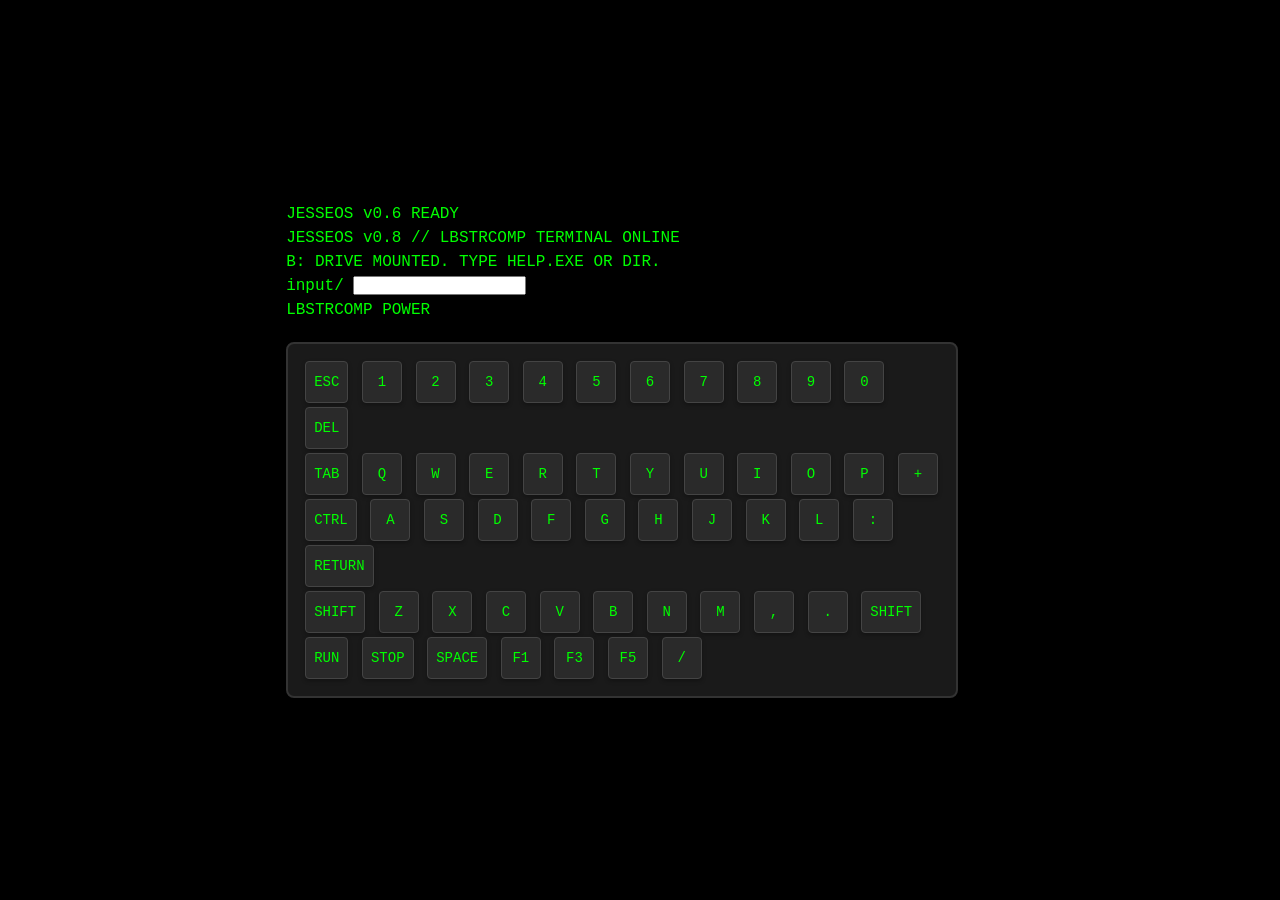
==== index.html @ 14a48146 "Update index.html Restore LBSTRCOMP visual baseline HTML" ====
<!doctype html>
<html lang="en">
<head>
  <meta charset="utf-8">
  <meta name="viewport" content="width=device-width, initial-scale=1, viewport-fit=cover">
  <meta name="theme-color" content="#180508">
  <meta name="description" content="JesseOS — a local, offline-first dream terminal.">
  <title>JesseOS v0.6 — LBSTRCOMP</title>
  <link rel="stylesheet" href="style.css">
</head>
<body>
  <main class="room" aria-label="JesseOS LBSTRCOMP workstation">
    <div class="wall-glow" aria-hidden="true"></div>

    <section class="desk">
      <section class="monitor" aria-label="LBSTRCOMP monitor">
        <div class="monitor-vent" aria-hidden="true">
          <span></span><span></span><span></span><span></span><span></span>
        </div>

        <div class="screen-bezel">
          <div class="screen-glass">
            <main class="terminal-shell" aria-label="JesseOS terminal">
              <header class="terminal-header">
                <span>JESSEOS v0.6</span>
                <span id="status" aria-live="polite">BOOTING...</span>
              </header>

              <section
                id="transcript"
                class="transcript"
                aria-live="polite"
                aria-label="Terminal output"
              ></section>

              <form id="input-form" class="input-row" autocomplete="off">
                <label class="prompt" for="input">input/</label>
                <input
                  id="input"
                  name="input"
                  type="text"
                  inputmode="text"
                  enterkeyhint="send"
                  autocomplete="off"
                  autocapitalize="sentences"
                  spellcheck="true"
                  aria-label="Message JesseOS"
                >
              </form>
            </main>
          </div>
        </div>

        <footer class="monitor-lower-bezel">
          <span class="brand">LBSTRCOMP</span>

          <span class="power-cluster" aria-label="Power on">
            <span class="power-led" aria-hidden="true"></span>
            <span class="power-label">POWER</span>
          </span>
        </footer>

        <div class="monitor-foot" aria-hidden="true"></div>
      </section>

      <section class="keyboard" aria-label="LBSTRCOMP touch keyboard">
        <div class="key-row key-row-numbers">
          <button class="key key-red key-action" type="button" data-key="escape" aria-label="Escape">ESC</button>
          <button class="key" type="button" data-key="1">1</button>
          <button class="key" type="button" data-key="2">2</button>
          <button class="key" type="button" data-key="3">3</button>
          <button class="key" type="button" data-key="4">4</button>
          <button class="key" type="button" data-key="5">5</button>
          <button class="key" type="button" data-key="6">6</button>
          <button class="key" type="button" data-key="7">7</button>
          <button class="key" type="button" data-key="8">8</button>
          <button class="key" type="button" data-key="9">9</button>
          <button class="key" type="button" data-key="0">0</button>
          <button class="key key-delete key-action" type="button" data-key="backspace" aria-label="Delete one character">DEL</button>
        </div>

        <div class="key-row key-row-letters">
          <button class="key key-tab key-action" type="button" data-key="tab">TAB</button>
          <button class="key" type="button" data-key="q">Q</button>
          <button class="key" type="button" data-key="w">W</button>
          <button class="key" type="button" data-key="e">E</button>
          <button class="key" type="button" data-key="r">R</button>
          <button class="key" type="button" data-key="t">T</button>
          <button class="key" type="button" data-key="y">Y</button>
          <button class="key" type="button" data-key="u">U</button>
          <button class="key" type="button" data-key="i">I</button>
          <button class="key" type="button" data-key="o">O</button>
          <button class="key" type="button" data-key="p">P</button>
          <button class="key" type="button" data-key="+">+</button>
        </div>

        <div class="key-row key-row-letters">
          <button class="key key-ctrl key-action" type="button" data-key="control">CTRL</button>
          <button class="key" type="button" data-key="a">A</button>
          <button class="key" type="button" data-key="s">S</button>
          <button class="key" type="button" data-key="d">D</button>
          <button class="key" type="button" data-key="f">F</button>
          <button class="key" type="button" data-key="g">G</button>
          <button class="key" type="button" data-key="h">H</button>
          <button class="key" type="button" data-key="j">J</button>
          <button class="key" type="button" data-key="k">K</button>
          <button class="key" type="button" data-key="l">L</button>
          <button class="key" type="button" data-key=":">:</button>
          <button class="key key-return key-action" type="button" data-key="enter">RETURN</button>
        </div>

        <div class="key-row key-row-letters">
          <button class="key key-shift key-action" type="button" data-key="shift" aria-label="Shift">SHIFT</button>
          <button class="key" type="button" data-key="z">Z</button>
          <button class="key" type="button" data-key="x">X</button>
          <button class="key" type="button" data-key="c">C</button>
          <button class="key" type="button" data-key="v">V</button>
          <button class="key" type="button" data-key="b">B</button>
          <button class="key" type="button" data-key="n">N</button>
          <button class="key" type="button" data-key="m">M</button>
          <button class="key" type="button" data-key=",">,</button>
          <button class="key" type="button" data-key=".">.</button>
          <button class="key key-shift key-action" type="button" data-key="shift" aria-label="Shift">SHIFT</button>
        </div>

        <div class="key-row key-row-bottom">
          <button class="key key-red key-small key-action" type="button" data-key="run">RUN</button>
          <button class="key key-red key-small key-action" type="button" data-key="stop">STOP</button>
          <button class="key key-space key-action" type="button" data-key="space">SPACE</button>
          <button class="key key-small key-action" type="button" data-key="f1">F1</button>
          <button class="key key-small key-action" type="button" data-key="f3">F3</button>
          <button class="key key-small key-action" type="button" data-key="f5">F5</button>
          <button class="key key-small key-action" type="button" data-key="/">/</button>
        </div>
      </section>
    </section>
  </main>

  <script src="app.js"></script>
</body>
</html>
---- style.css ----
* {
    margin: 0;
    padding: 0;
    box-sizing: border-box;
}

body {
    background-color: #000;
    color: #00ff00;
    font-family: 'Courier New', Courier, monospace;
    font-size: 16px;
    line-height: 1.5;
    overflow: hidden;
    height: 100vh;
    display: flex;
    justify-content: center;
    align-items: center;
}

.crt-overlay {
    position: fixed;
    top: 0;
    left: 0;
    width: 100%;
    height: 100%;
    background: radial-gradient(ellipse at center, rgba(0, 0, 0, 0) 0%, rgba(0, 0, 0, 0.3) 100%);
    pointer-events: none;
    z-index: 1000;
}

.scanlines {
    position: fixed;
    top: 0;
    left: 0;
    width: 100%;
    height: 100%;
    background: repeating-linear-gradient(
        0deg,
        rgba(0, 0, 0, 0.15),
        rgba(0, 0, 0, 0.15) 1px,
        transparent 1px,
        transparent 2px
    );
    pointer-events: none;
    z-index: 999;
}

.terminal-container {
    width: 95%;
    max-width: 900px;
    height: 70vh;
    background-color: #0a0a0a;
    border: 2px solid #333;
    border-radius: 8px;
    padding: 20px;
    overflow: hidden;
    position: relative;
    box-shadow: 0 0 20px rgba(0, 255, 0, 0.1);
}

.terminal {
    height: 100%;
    overflow-y: auto;
    scrollbar-width: thin;
    scrollbar-color: #00ff00 #0a0a0a;
}

.terminal::-webkit-scrollbar {
    width: 8px;
}

.terminal::-webkit-scrollbar-track {
    background: #0a0a0a;
}

.terminal::-webkit-scrollbar-thumb {
    background-color: #00ff00;
    border-radius: 4px;
}

#output {
    white-space: pre-wrap;
    word-wrap: break-word;
    margin-bottom: 10px;
}

.input-line {
    display: flex;
    align-items: center;
    min-height: 1.5em;
}

#prompt {
    color: #00ff00;
    font-weight: bold;
    white-space: pre;
    margin-right: 4px;
}

#input-display {
    color: #00ff00;
    white-space: pre;
}

.cursor {
    display: inline-block;
    color: #00ff00;
    animation: blink 1s step-end infinite;
    margin-left: 0;
    font-weight: bold;
}

@keyframes blink {
    0%, 100% { opacity: 1; }
    50% { opacity: 0; }
}

#command-input {
    position: absolute;
    opacity: 0;
    top: 0;
    left: 0;
    width: 1px;
    height: 1px;
}

.keyboard {
    width: 95%;
    max-width: 900px;
    margin-top: 20px;
    background-color: #1a1a1a;
    border: 2px solid #333;
    border-radius: 8px;
    padding: 15px;
    box-shadow: 0 4px 15px rgba(0, 0, 0, 0.5);
}

.keyboard-row {
    display: flex;
    justify-content: center;
    margin-bottom: 8px;
}

.keyboard-row:last-child {
    margin-bottom: 0;
}

.key {
    background-color: #2a2a2a;
    color: #00ff00;
    border: 1px solid #444;
    border-radius: 4px;
    padding: 12px 8px;
    margin: 2px;
    min-width: 40px;
    text-align: center;
    cursor: pointer;
    font-family: 'Courier New', Courier, monospace;
    font-size: 14px;
    transition: all 0.1s ease;
    user-select: none;
    box-shadow: 0 2px 4px rgba(0, 0, 0, 0.3);
}

.key:active, .key.active {
    background-color: #00ff00;
    color: #000;
    transform: translateY(2px);
    box-shadow: 0 0 10px rgba(0, 255, 0, 0.5);
}

.special-key {
    min-width: 60px;
    font-size: 12px;
}

.space-key {
    min-width: 200px;
}

@media (max-width: 768px) {
    body {
        font-size: 14px;
        flex-direction: column;
        align-items: center;
        justify-content: flex-start;
        padding-top: 20px;
    }

    .terminal-container {
        width: 98%;
        height: 50vh;
        margin-bottom: 10px;
    }

    .keyboard {
        width: 98%;
        padding: 10px;
    }

    .key {
        padding: 10px 6px;
        min-width: 32px;
        font-size: 12px;
    }

    .special-key {
        min-width: 50px;
    }

    .space-key {
        min-width: 150px;
    }
}

@media (max-width: 480px) {
    body {
        font-size: 12px;
    }

    .key {
        padding: 8px 4px;
        min-width: 28px;
        font-size: 11px;
    }

    .special-key {
        min-width: 45px;
    }

    .space-key {
        min-width: 120px;
    }
}
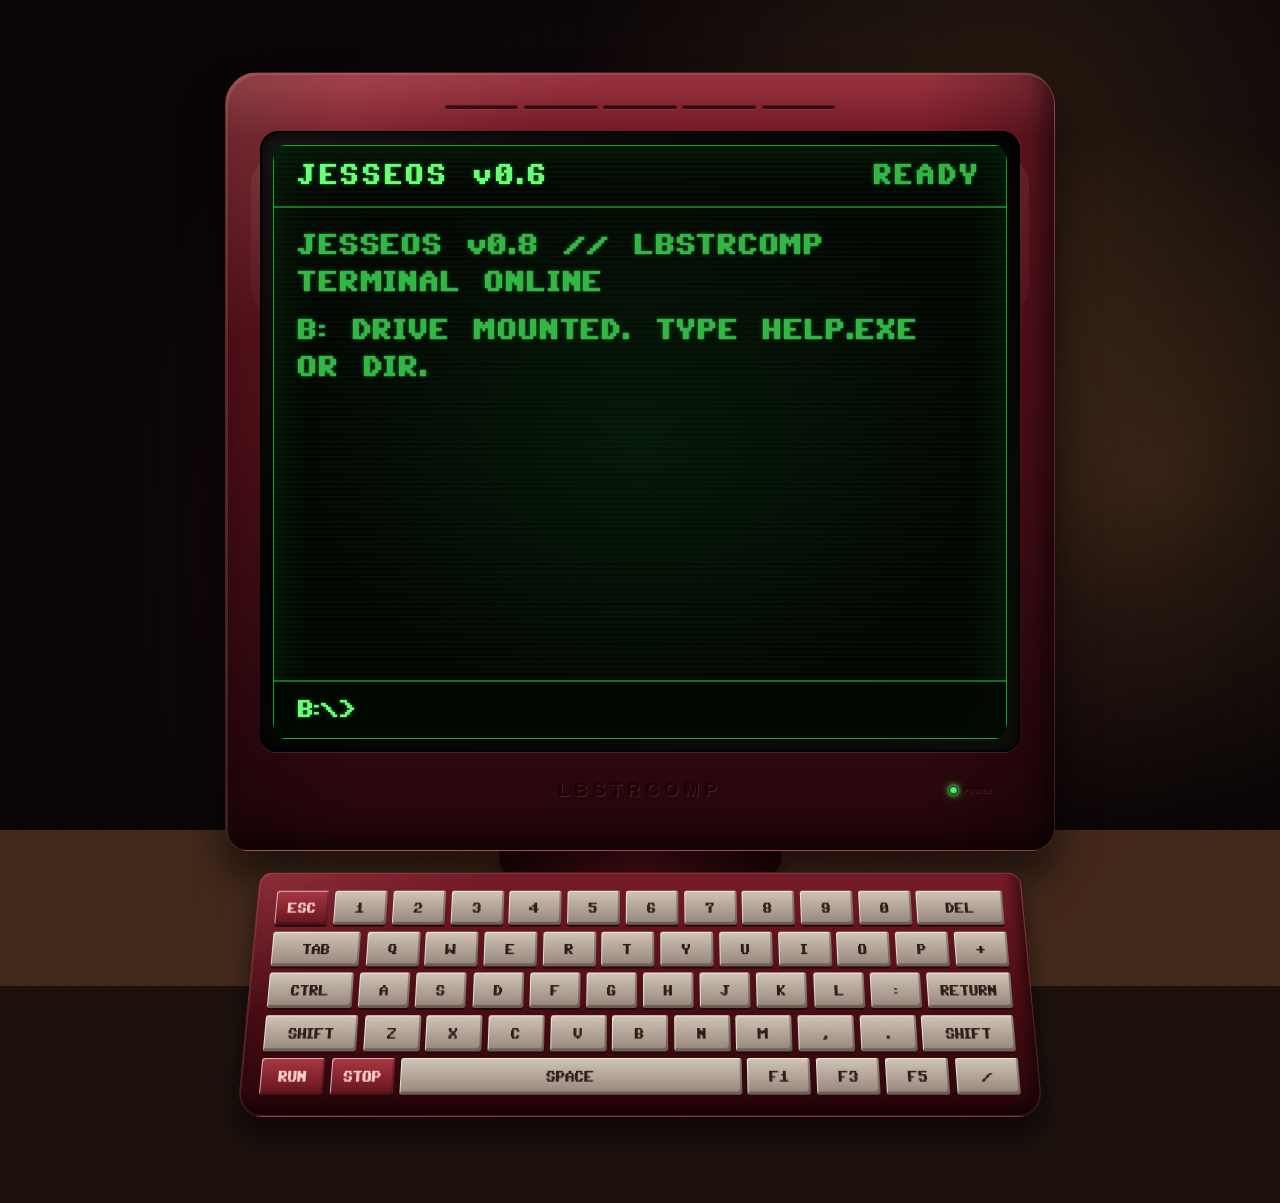
==== commit cfa0fcfb: "Update index.html Fix directory prompts and F3 command recall" ====
--- a/index.html
+++ b/index.html
@@ -34,7 +34,7 @@
               ></section>
 
               <form id="input-form" class="input-row" autocomplete="off">
-                <label class="prompt" for="input">input/</label>
+                <span class="prompt">B:\></span>
                 <input
                   id="input"
                   name="input"
--- a/style.css
+++ b/style.css
@@ -1,234 +1,777 @@
+:root {
+  color-scheme: dark;
+
+  --wall: #090506;
+  --wall-deep: #030202;
+  --desk-front: #1b100c;
+  --desk-top: #43291b;
+
+  --case-dark: #21050a;
+  --case-red: #57101a;
+  --case-mid: #711825;
+  --case-lit: #9a3440;
+
+  --glass: #020a03;
+  --bg: #020702;
+
+  --ink: #68ff77;
+  --ink-soft: #adffb0;
+  --ink-dim: #32b744;
+  --line: #24df3e;
+
+  --glow: rgba(65, 255, 89, 0.52);
+  --glow-core: rgba(118, 255, 133, 0.72);
+  --glow-halo: rgba(40, 255, 75, 0.20);
+
+  --safe-bottom: env(safe-area-inset-bottom, 0px);
+}
+
+@font-face {
+  font-family: "JesseOS C64";
+  src: url("C64_Pro-STYLE.woff2") format("woff2");
+  font-display: swap;
+}
+
 * {
-    margin: 0;
-    padding: 0;
-    box-sizing: border-box;
-}
-
+  box-sizing: border-box;
+}
+
+html,
 body {
-    background-color: #000;
-    color: #00ff00;
-    font-family: 'Courier New', Courier, monospace;
-    font-size: 16px;
-    line-height: 1.5;
-    overflow: hidden;
-    height: 100vh;
-    display: flex;
-    justify-content: center;
-    align-items: center;
-}
-
-.crt-overlay {
-    position: fixed;
-    top: 0;
-    left: 0;
+  width: 100%;
+  min-height: 100%;
+  margin: 0;
+}
+
+body {
+  overflow-x: hidden;
+  color: var(--ink);
+  background: var(--wall-deep);
+  font-family: "JesseOS C64", monospace;
+  text-shadow:
+    0 0 2px var(--glow-core),
+    0 0 7px var(--glow-halo);
+}
+
+button,
+input {
+  font-family: inherit;
+}
+
+.room {
+  position: relative;
+  min-height: 100svh;
+  overflow: hidden;
+  display: flex;
+  align-items: center;
+  justify-content: center;
+  padding: max(1rem, env(safe-area-inset-top, 0px)) 0 0;
+  background:
+    radial-gradient(ellipse at 78% 13%, rgba(255, 169, 89, 0.13), transparent 31%),
+    radial-gradient(ellipse at 52% 45%, rgba(91, 21, 29, 0.28), transparent 62%),
+    linear-gradient(180deg, var(--wall) 0 69%, var(--desk-top) 69% 82%, var(--desk-front) 82%);
+}
+
+.room::before {
+  content: "";
+  position: absolute;
+  z-index: 0;
+  inset: 0;
+  pointer-events: none;
+  opacity: 0.35;
+  background:
+    repeating-linear-gradient(
+      90deg,
+      rgba(255, 255, 255, 0.018) 0,
+      rgba(255, 255, 255, 0.018) 1px,
+      transparent 1px,
+      transparent 5px
+    );
+}
+
+.wall-glow {
+  position: absolute;
+  z-index: 0;
+  top: 8%;
+  right: -20%;
+  width: min(75vw, 760px);
+  aspect-ratio: 1;
+  border-radius: 50%;
+  pointer-events: none;
+  background: radial-gradient(circle, rgba(255, 173, 89, 0.15), transparent 67%);
+  filter: blur(10px);
+}
+
+.desk {
+  position: relative;
+  z-index: 1;
+  width: min(96vw, 930px);
+  display: flex;
+  flex-direction: column;
+  align-items: center;
+  gap: clamp(0.8rem, 2vw, 1.35rem);
+  padding: clamp(0.6rem, 2vw, 1.5rem) 0 clamp(1.2rem, 5vw, 3rem);
+}
+
+.monitor {
+  position: relative;
+  width: min(94vw, 830px);
+  padding: clamp(1.2rem, 3vw, 2rem) clamp(0.8rem, 3vw, 2.1rem) clamp(1rem, 2.6vw, 1.7rem);
+  border: 1px solid rgba(255, 180, 177, 0.15);
+  border-radius: 33px 33px 23px 23px;
+  background:
+    linear-gradient(145deg, rgba(255, 178, 166, 0.18), transparent 20%),
+    linear-gradient(90deg, rgba(0, 0, 0, 0.23), transparent 15% 84%, rgba(0, 0, 0, 0.28)),
+    linear-gradient(180deg, var(--case-lit) 0%, var(--case-mid) 8%, var(--case-red) 48%, var(--case-dark) 100%);
+  box-shadow:
+    inset 2px 2px 0 rgba(255, 220, 210, 0.13),
+    inset -10px -12px 20px rgba(0, 0, 0, 0.45),
+    0 28px 40px rgba(0, 0, 0, 0.56);
+}
+
+.monitor::before {
+  content: "";
+  position: absolute;
+  z-index: 0;
+  top: 11%;
+  right: 3%;
+  left: 3%;
+  height: 32%;
+  border-radius: 26px 26px 50% 50%;
+  pointer-events: none;
+  background: linear-gradient(180deg, rgba(255, 231, 224, 0.07), transparent);
+}
+
+.monitor-vent {
+  position: relative;
+  z-index: 1;
+  display: flex;
+  justify-content: center;
+  gap: 0.35rem;
+  height: 0.62rem;
+  margin-bottom: clamp(0.6rem, 1.5vw, 1rem);
+}
+
+.monitor-vent span {
+  width: clamp(1.8rem, 7vw, 4.6rem);
+  height: 0.25rem;
+  border-radius: 99px;
+  background: rgba(24, 2, 5, 0.75);
+  box-shadow:
+    inset 0 1px rgba(255, 120, 121, 0.12),
+    0 1px rgba(255, 187, 172, 0.1);
+}
+
+.screen-bezel {
+  position: relative;
+  z-index: 1;
+  padding: clamp(0.48rem, 1.2vw, 0.85rem);
+  border-radius: 19px 19px 16px 16px;
+  background: linear-gradient(145deg, #1a1716, #020302 40%, #10110f);
+  box-shadow:
+    inset 0 0 0 2px #010101,
+    inset 0 0 20px rgba(0, 0, 0, 0.92),
+    0 1px 1px rgba(255, 198, 187, 0.15);
+}
+
+.screen-glass {
+  position: relative;
+  overflow: hidden;
+  min-height: clamp(480px, 67svh, 690px);
+  border-radius: 12px / 18px;
+  background: var(--glass);
+  box-shadow:
+    inset 0 0 35px rgba(0, 0, 0, 0.9),
+    inset 0 0 25px rgba(71, 255, 103, 0.11);
+}
+
+.screen-glass::before {
+  content: "";
+  position: absolute;
+  z-index: 20;
+  inset: 0;
+  pointer-events: none;
+  opacity: 0.17;
+  background:
+    linear-gradient(
+      120deg,
+      rgba(255, 255, 255, 0.07),
+      transparent 16%,
+      transparent 69%,
+      rgba(255, 255, 255, 0.025)
+    );
+}
+
+.terminal-shell {
+  position: absolute;
+  inset: 0;
+  display: flex;
+  flex-direction: column;
+  min-height: 0;
+  overflow: hidden;
+  border: 1px solid rgba(36, 223, 62, 0.72);
+  background:
+    radial-gradient(ellipse at center, rgba(14, 74, 20, 0.25), transparent 66%),
+    repeating-linear-gradient(
+      to bottom,
+      rgba(255, 255, 255, 0.025) 0,
+      rgba(255, 255, 255, 0.025) 1px,
+      transparent 2px,
+      transparent 5px
+    ),
+    var(--bg);
+  box-shadow:
+    inset 0 0 48px rgba(0, 255, 60, 0.12),
+    0 0 20px rgba(0, 255, 60, 0.19);
+}
+
+.terminal-shell::after {
+  content: "";
+  position: absolute;
+  z-index: 10;
+  inset: 0;
+  pointer-events: none;
+  opacity: 0;
+  background:
+    repeating-linear-gradient(
+      to bottom,
+      rgba(126, 255, 139, 0.045) 0,
+      rgba(126, 255, 139, 0.045) 1px,
+      transparent 2px,
+      transparent 4px
+    );
+  animation: crt-modulation 23s infinite;
+}
+
+.terminal-header {
+  flex: 0 0 auto;
+  display: flex;
+  justify-content: space-between;
+  gap: 0.7rem;
+  min-width: 0;
+  padding: clamp(0.8rem, 2.6vw, 1.2rem) clamp(0.8rem, 3vw, 1.5rem);
+  border-bottom: 2px solid rgba(36, 223, 62, 0.48);
+  color: var(--ink);
+  font-size: clamp(0.8rem, 3.5vw, 1.35rem);
+  letter-spacing: 0.12em;
+}
+
+#status {
+  flex: 0 0 auto;
+  color: var(--ink-dim);
+}
+
+#transcript,
+.transcript {
+  flex: 1 1 0;
+  min-width: 0;
+  min-height: 0;
+  overflow-x: hidden;
+  overflow-y: auto;
+  -webkit-overflow-scrolling: touch;
+  overscroll-behavior-y: contain;
+  touch-action: pan-y;
+  padding: clamp(0.9rem, 3vw, 1.25rem) clamp(0.85rem, 3vw, 1.5rem) clamp(1.25rem, 3vw, 2rem);
+  scrollbar-color: var(--ink-dim) var(--bg);
+  color: var(--ink);
+  font-size: clamp(1.04rem, 4.5vw, 1.42rem);
+  line-height: 1.62;
+  letter-spacing: 0.035em;
+  white-space: pre-wrap;
+  overflow-wrap: anywhere;
+  word-break: break-word;
+  text-shadow:
+    0 0 2px var(--glow-core),
+    0 0 7px var(--glow-halo);
+}
+
+#transcript > * {
+  max-width: 100%;
+}
+
+.system-line {
+  color: var(--ink-dim);
+  margin-bottom: 0.75rem;
+}
+
+.user-line {
+  color: var(--ink-soft);
+  margin-top: 1rem;
+}
+
+.response-line {
+  color: var(--ink);
+  margin-top: 0.45rem;
+}
+
+.input-row {
+  flex: 0 0 auto;
+  display: flex;
+  align-items: center;
+  min-width: 0;
+  min-height: 3.45rem;
+  padding: 0.85rem clamp(0.85rem, 3vw, 1.5rem) calc(0.85rem + var(--safe-bottom));
+  border-top: 2px solid rgba(36, 223, 62, 0.48);
+  background: rgba(0, 9, 2, 0.98);
+  font-size: clamp(0.9rem, 3.8vw, 1.18rem);
+}
+
+.prompt {
+  flex: 0 0 auto;
+  margin-right: 0.5rem;
+  color: var(--ink);
+  white-space: nowrap;
+}
+
+#input {
+  flex: 1 1 auto;
+  min-width: 0;
+  border: 0;
+  outline: 0;
+  background: transparent;
+  color: #c9ffcb;
+  caret-color: var(--ink);
+  font: inherit;
+  line-height: 1.4;
+  text-shadow:
+    0 0 2px var(--glow-core),
+    0 0 7px var(--glow-halo);
+}
+
+#input:disabled {
+  opacity: 0.6;
+}
+
+.monitor-lower-bezel {
+  position: relative;
+  z-index: 1;
+  display: flex;
+  align-items: center;
+  justify-content: center;
+  min-height: clamp(2.8rem, 8vw, 4.4rem);
+  padding: 0.55rem 4.8rem 0.15rem;
+  color: rgba(25, 3, 7, 0.94);
+  text-shadow:
+    1px 1px 0 rgba(238, 111, 117, 0.22),
+    -1px -1px 0 rgba(0, 0, 0, 0.34);
+}
+
+.brand {
+  font-family: Arial, sans-serif;
+  font-size: clamp(0.75rem, 2.5vw, 1.16rem);
+  font-weight: 800;
+  letter-spacing: 0.28em;
+}
+
+.power-cluster {
+  position: absolute;
+  right: clamp(0.8rem, 2.6vw, 1.8rem);
+  display: flex;
+  align-items: center;
+  gap: 0.35rem;
+}
+
+.power-led {
+  width: 0.58rem;
+  height: 0.58rem;
+  border: 1px solid rgba(0, 0, 0, 0.8);
+  border-radius: 50%;
+  background: #50ed65;
+  box-shadow:
+    0 0 4px #74ff83,
+    0 0 10px rgba(63, 255, 83, 0.82),
+    inset 0 -1px 1px rgba(0, 74, 9, 0.65);
+}
+
+.power-label {
+  font-family: Arial, sans-serif;
+  font-size: 0.42rem;
+  font-weight: 800;
+  letter-spacing: 0.08em;
+}
+
+.monitor-foot {
+  position: absolute;
+  z-index: -1;
+  bottom: -1.7rem;
+  left: 50%;
+  width: 34%;
+  height: 2.2rem;
+  transform: translateX(-50%);
+  border-radius: 0 0 1.2rem 1.2rem;
+  background: linear-gradient(90deg, var(--case-dark), var(--case-red), var(--case-dark));
+  box-shadow: 0 15px 14px rgba(0, 0, 0, 0.35);
+}
+
+.keyboard {
+  width: min(88vw, 760px);
+  padding: clamp(0.6rem, 2vw, 1.15rem);
+  border: 1px solid rgba(244, 151, 153, 0.16);
+  border-radius: 14px 14px 24px 24px;
+  background:
+    linear-gradient(150deg, rgba(255, 151, 156, 0.15), transparent 21%),
+    linear-gradient(180deg, #761b27, #4a0c14 57%, #260509);
+  box-shadow:
+    inset 1px 1px rgba(255, 170, 170, 0.14),
+    inset -6px -8px 12px rgba(0, 0, 0, 0.48),
+    0 18px 25px rgba(0, 0, 0, 0.52);
+  transform: perspective(780px) rotateX(11deg);
+  transform-origin: top center;
+}
+
+.key-row {
+  display: flex;
+  width: 100%;
+  gap: clamp(0.18rem, 0.6vw, 0.38rem);
+  margin-bottom: clamp(0.2rem, 0.6vw, 0.38rem);
+}
+
+.key-row:last-child {
+  margin-bottom: 0;
+}
+
+.key {
+  flex: 1 1 0;
+  min-width: 0;
+  min-height: clamp(1.2rem, 4.1vw, 2.15rem);
+  display: grid;
+  place-items: center;
+  padding: 0.08rem;
+  border: 0;
+  border-radius: 3px;
+  color: #2d1b18;
+  background: linear-gradient(180deg, #d1c5b7, #938479);
+  box-shadow:
+    inset 1px 1px rgba(255, 255, 255, 0.64),
+    inset -2px -3px rgba(38, 21, 17, 0.35),
+    0 2px 0 #20070b;
+  font-family: "JesseOS C64", monospace;
+  font-size: clamp(0.38rem, 1.55vw, 0.7rem);
+  line-height: 1;
+  text-shadow: none;
+  touch-action: manipulation;
+  -webkit-tap-highlight-color: transparent;
+  cursor: pointer;
+}
+
+.key-red {
+  color: #ffcfca;
+  background: linear-gradient(180deg, #aa3842, #65131d);
+}
+
+.key {
+  transition:
+    transform 55ms linear,
+    filter 55ms linear,
+    box-shadow 55ms linear;
+  will-change: transform;
+}
+
+.key:active,
+.key.is-active,
+.key.is-pressed {
+  transform: translateY(3px);
+  box-shadow:
+    inset 1px 2px rgba(26, 11, 8, 0.6),
+    inset 0 0 6px rgba(18, 4, 5, 0.34),
+    0 0 0 #20070b;
+  filter: brightness(0.8) saturate(1.08);
+}
+
+
+.key-delete,
+.key-tab,
+.key-ctrl,
+.key-shift,
+.key-return {
+  flex-grow: 1.7;
+}
+
+.key-space {
+  flex-grow: 5.6;
+}
+
+.key-small {
+  flex-grow: 1;
+}
+
+.weather-status {
+  color: var(--ink-dim);
+  margin-top: 0.55rem;
+  white-space: pre-wrap;
+}
+
+.weather-card {
+  display: grid;
+  grid-template-columns: minmax(0, 1fr) clamp(5.5rem, 21vw, 9rem);
+  align-items: center;
+  gap: clamp(0.6rem, 2vw, 1.2rem);
+  margin-top: 0.85rem;
+  padding: 0.9rem 0;
+  border-top: 1px solid rgba(104, 255, 119, 0.34);
+  border-bottom: 1px solid rgba(104, 255, 119, 0.22);
+  color: var(--ink);
+}
+
+.weather-copy {
+  min-width: 0;
+}
+
+.weather-location {
+  color: var(--ink-soft);
+  font-size: 0.95em;
+  line-height: 1.3;
+  letter-spacing: 0.07em;
+  overflow-wrap: anywhere;
+}
+
+.weather-time {
+  margin-top: 0.25rem;
+  color: var(--ink-dim);
+  font-size: 0.76em;
+  letter-spacing: 0.06em;
+}
+
+.weather-headline {
+  margin-top: 0.65rem;
+  color: var(--ink);
+  font-size: 1.08em;
+  line-height: 1.35;
+  letter-spacing: 0.04em;
+}
+
+.weather-data {
+  display: grid;
+  gap: 0.28rem;
+  margin-top: 0.65rem;
+  color: var(--ink-dim);
+  font-size: 0.76em;
+  line-height: 1.35;
+  letter-spacing: 0.045em;
+}
+
+.weather-data span:last-child {
+  margin-top: 0.22rem;
+  color: rgba(104, 255, 119, 0.72);
+  font-size: 0.9em;
+}
+
+.weather-icon {
+  justify-self: end;
+  width: 100%;
+  color: #82ff8d;
+  filter:
+    drop-shadow(0 0 1px rgba(218, 255, 218, 0.98))
+    drop-shadow(0 0 3px rgba(119, 255, 132, 0.96))
+    drop-shadow(0 0 8px rgba(68, 255, 90, 0.82))
+    drop-shadow(0 0 16px rgba(38, 255, 73, 0.52))
+    drop-shadow(0 0 29px rgba(32, 255, 68, 0.26));
+}
+
+.weather-icon svg {
+  display: block;
+  width: 100%;
+  height: auto;
+  overflow: visible;
+  fill: none;
+  stroke: currentColor;
+  stroke-width: 2.65;
+  stroke-linecap: round;
+  stroke-linejoin: round;
+  opacity: 0.97;
+}
+.weather-icon::before {
+  content: "";
+  position: absolute;
+  z-index: -1;
+  top: 50%;
+  left: 50%;
+  width: 78%;
+  aspect-ratio: 1;
+  transform: translate(-50%, -50%);
+  border-radius: 50%;
+  pointer-events: none;
+  background: radial-gradient(
+    circle,
+    rgba(99, 255, 112, 0.18) 0%,
+    rgba(45, 255, 74, 0.09) 36%,
+    transparent 72%
+  );
+  filter: blur(10px);
+}
+
+.weather-icon {
+  position: relative;
+  isolation: isolate;
+}
+
+
+@media (max-width: 420px) {
+  .weather-card {
+    grid-template-columns: minmax(0, 1fr) 5.1rem;
+    gap: 0.55rem;
+    padding: 0.75rem 0;
+  }
+
+  .weather-data {
+    font-size: 0.71em;
+  }
+}
+.news-status {
+  margin-top: 0.55rem;
+  color: var(--ink-dim);
+  white-space: pre-wrap;
+}
+
+.news-card {
+  margin-top: 0.85rem;
+  padding: 0.85rem 0 0.75rem;
+  border-top: 1px solid rgba(104, 255, 119, 0.34);
+  border-bottom: 1px solid rgba(104, 255, 119, 0.22);
+  color: var(--ink);
+}
+
+.news-title {
+  margin-bottom: 0.75rem;
+  color: var(--ink-soft);
+  font-size: 0.92em;
+  letter-spacing: 0.075em;
+}
+
+.news-item {
+  padding: 0.55rem 0;
+  border-top: 1px solid rgba(104, 255, 119, 0.12);
+}
+
+.news-headline {
+  display: block;
+  color: var(--ink);
+  font: inherit;
+  line-height: 1.4;
+  letter-spacing: 0.02em;
+  text-decoration: none;
+  text-shadow:
+    0 0 2px var(--glow-core),
+    0 0 7px var(--glow-halo);
+}
+
+.news-headline:active {
+  color: #d7ffda;
+}
+
+.news-source {
+  margin-top: 0.26rem;
+  color: var(--ink-dim);
+  font-size: 0.72em;
+  letter-spacing: 0.05em;
+}
+
+.news-note {
+  margin-top: 0.72rem;
+  color: rgba(104, 255, 119, 0.72);
+  font-size: 0.71em;
+  letter-spacing: 0.05em;
+}
+
+@media (hover: hover) {
+  .news-headline:hover {
+    color: #d7ffda;
+    text-decoration: underline;
+    text-decoration-color: rgba(104, 255, 119, 0.62);
+    text-underline-offset: 0.18em;
+  }
+}
+
+@keyframes crt-modulation {
+  0%,
+  92%,
+  100% {
+    opacity: 0;
+    transform: translateY(0);
+  }
+
+  93% {
+    opacity: 0.1;
+    transform: translateY(-1px);
+  }
+
+  94% {
+    opacity: 0.035;
+    transform: translateY(1px);
+  }
+
+  95% {
+    opacity: 0.07;
+    transform: translateY(0);
+  }
+
+  96% {
+    opacity: 0;
+  }
+}
+
+@media (min-width: 760px) {
+  .room {
+    padding: 3rem 1.5rem;
+  }
+
+  .screen-glass {
+    min-height: min(66vh, 600px);
+  }
+}
+
+@media (max-width: 420px) {
+  .room {
+    align-items: flex-start;
+  }
+
+  .desk {
     width: 100%;
-    height: 100%;
-    background: radial-gradient(ellipse at center, rgba(0, 0, 0, 0) 0%, rgba(0, 0, 0, 0.3) 100%);
-    pointer-events: none;
-    z-index: 1000;
-}
-
-.scanlines {
-    position: fixed;
-    top: 0;
-    left: 0;
-    width: 100%;
-    height: 100%;
-    background: repeating-linear-gradient(
-        0deg,
-        rgba(0, 0, 0, 0.15),
-        rgba(0, 0, 0, 0.15) 1px,
-        transparent 1px,
-        transparent 2px
-    );
-    pointer-events: none;
-    z-index: 999;
-}
-
-.terminal-container {
-    width: 95%;
-    max-width: 900px;
-    height: 70vh;
-    background-color: #0a0a0a;
-    border: 2px solid #333;
-    border-radius: 8px;
-    padding: 20px;
-    overflow: hidden;
-    position: relative;
-    box-shadow: 0 0 20px rgba(0, 255, 0, 0.1);
-}
-
-.terminal {
-    height: 100%;
-    overflow-y: auto;
-    scrollbar-width: thin;
-    scrollbar-color: #00ff00 #0a0a0a;
-}
-
-.terminal::-webkit-scrollbar {
-    width: 8px;
-}
-
-.terminal::-webkit-scrollbar-track {
-    background: #0a0a0a;
-}
-
-.terminal::-webkit-scrollbar-thumb {
-    background-color: #00ff00;
-    border-radius: 4px;
-}
-
-#output {
-    white-space: pre-wrap;
-    word-wrap: break-word;
-    margin-bottom: 10px;
-}
-
-.input-line {
-    display: flex;
-    align-items: center;
-    min-height: 1.5em;
-}
-
-#prompt {
-    color: #00ff00;
-    font-weight: bold;
-    white-space: pre;
-    margin-right: 4px;
-}
-
-#input-display {
-    color: #00ff00;
-    white-space: pre;
-}
-
-.cursor {
-    display: inline-block;
-    color: #00ff00;
-    animation: blink 1s step-end infinite;
-    margin-left: 0;
-    font-weight: bold;
-}
-
-@keyframes blink {
-    0%, 100% { opacity: 1; }
-    50% { opacity: 0; }
-}
-
-#command-input {
-    position: absolute;
-    opacity: 0;
-    top: 0;
-    left: 0;
-    width: 1px;
-    height: 1px;
-}
-
-.keyboard {
-    width: 95%;
-    max-width: 900px;
-    margin-top: 20px;
-    background-color: #1a1a1a;
-    border: 2px solid #333;
-    border-radius: 8px;
-    padding: 15px;
-    box-shadow: 0 4px 15px rgba(0, 0, 0, 0.5);
-}
-
-.keyboard-row {
-    display: flex;
-    justify-content: center;
-    margin-bottom: 8px;
-}
-
-.keyboard-row:last-child {
-    margin-bottom: 0;
-}
-
-.key {
-    background-color: #2a2a2a;
-    color: #00ff00;
-    border: 1px solid #444;
-    border-radius: 4px;
-    padding: 12px 8px;
-    margin: 2px;
-    min-width: 40px;
-    text-align: center;
-    cursor: pointer;
-    font-family: 'Courier New', Courier, monospace;
-    font-size: 14px;
-    transition: all 0.1s ease;
-    user-select: none;
-    box-shadow: 0 2px 4px rgba(0, 0, 0, 0.3);
-}
-
-.key:active, .key.active {
-    background-color: #00ff00;
-    color: #000;
-    transform: translateY(2px);
-    box-shadow: 0 0 10px rgba(0, 255, 0, 0.5);
-}
-
-.special-key {
-    min-width: 60px;
-    font-size: 12px;
-}
-
-.space-key {
-    min-width: 200px;
-}
-
-@media (max-width: 768px) {
-    body {
-        font-size: 14px;
-        flex-direction: column;
-        align-items: center;
-        justify-content: flex-start;
-        padding-top: 20px;
-    }
-
-    .terminal-container {
-        width: 98%;
-        height: 50vh;
-        margin-bottom: 10px;
-    }
-
-    .keyboard {
-        width: 98%;
-        padding: 10px;
-    }
-
-    .key {
-        padding: 10px 6px;
-        min-width: 32px;
-        font-size: 12px;
-    }
-
-    .special-key {
-        min-width: 50px;
-    }
-
-    .space-key {
-        min-width: 150px;
-    }
-}
-
-@media (max-width: 480px) {
-    body {
-        font-size: 12px;
-    }
-
-    .key {
-        padding: 8px 4px;
-        min-width: 28px;
-        font-size: 11px;
-    }
-
-    .special-key {
-        min-width: 45px;
-    }
-
-    .space-key {
-        min-width: 120px;
-    }
+    gap: 0.55rem;
+    padding-top: 0.5rem;
+  }
+
+  .monitor {
+    width: 97vw;
+    padding-right: 0.48rem;
+    padding-left: 0.48rem;
+    border-radius: 22px 22px 17px 17px;
+  }
+
+  .screen-bezel {
+    padding: 0.35rem;
+  }
+
+  .screen-glass {
+    min-height: 68svh;
+  }
+
+  .keyboard {
+    width: 94vw;
+    padding: 0.48rem;
+  }
+
+  .key-row {
+    gap: 0.2rem;
+    margin-bottom: 0.2rem;
+  }
+
+  .key {
+    min-height: 2.05rem;
+    font-size: 0.6rem;
+  }
+
+  .brand {
+    letter-spacing: 0.19em;
+  }
+
+  .power-label {
+    display: none;
+  }
+}
+
+@media (prefers-reduced-motion: reduce) {
+  .terminal-shell::after {
+    animation: none;
+  }
 }
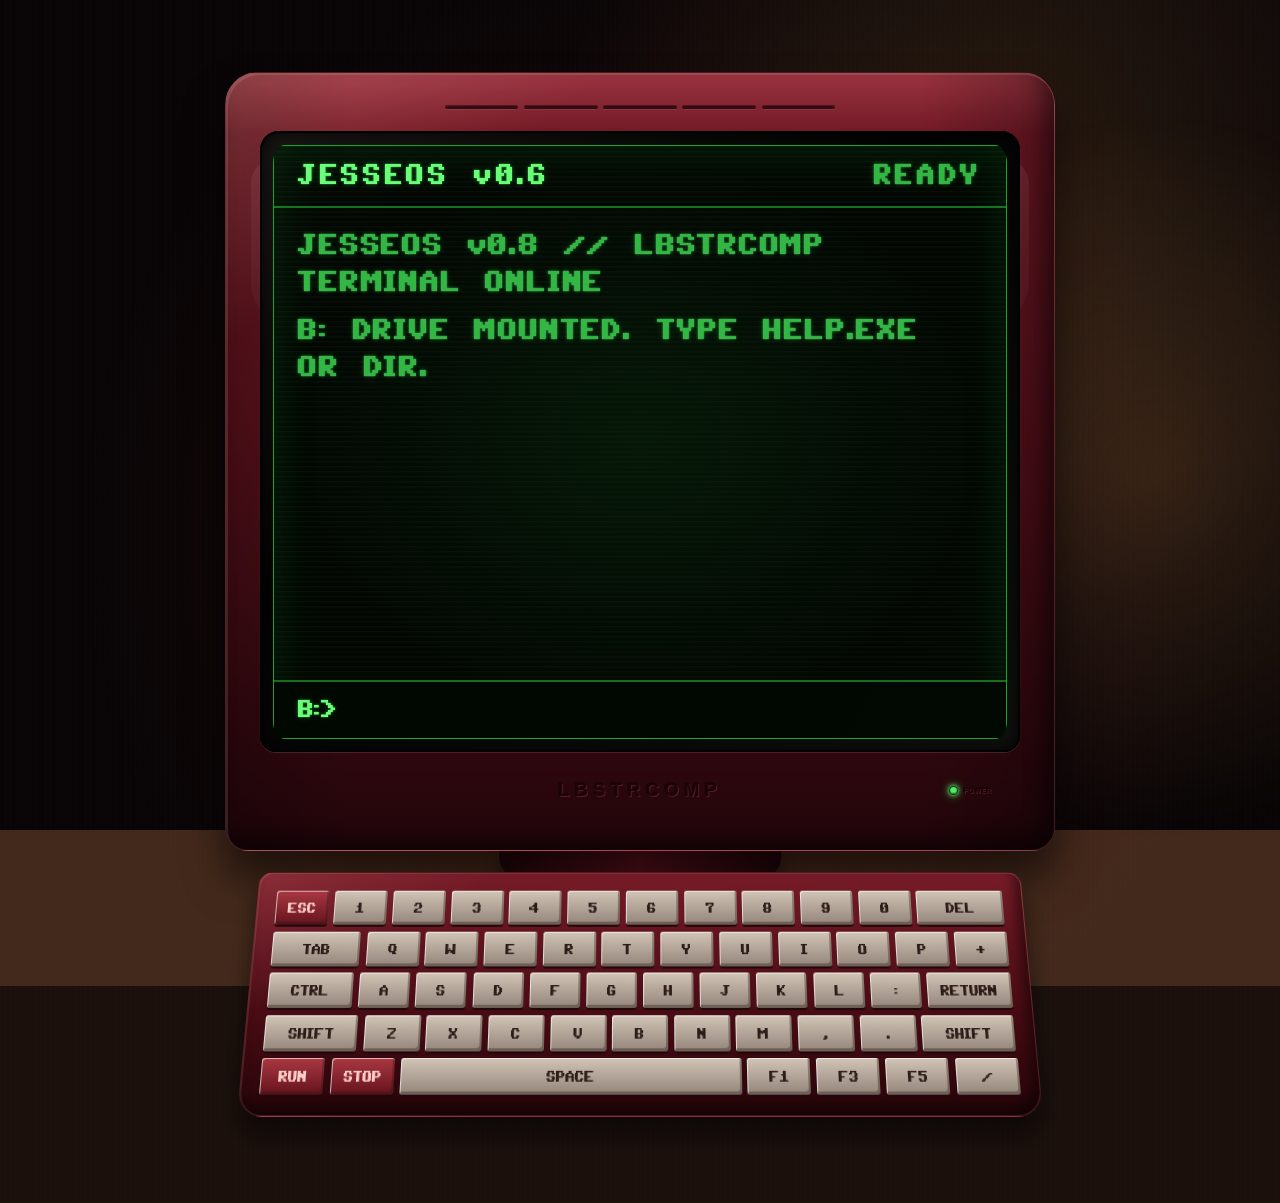
==== commit 221312a3: "Update index.html HTML for planetrunner in lbstrbox" ====
--- a/index.html
+++ b/index.html
@@ -34,7 +34,7 @@
               ></section>
 
               <form id="input-form" class="input-row" autocomplete="off">
-                <span class="prompt">B:\></span>
+                <span id="prompt" class="prompt">B:\&gt;</span>
                 <input
                   id="input"
                   name="input"
@@ -44,9 +44,17 @@
                   autocomplete="off"
                   autocapitalize="sentences"
                   spellcheck="true"
-                  aria-label="Message JesseOS"
+                  aria-label="JesseOS command input"
                 >
               </form>
+
+              <!-- Hidden during normal terminal use. PlanetRunner mounts here. -->
+              <section
+                id="planetrunner-mount"
+                class="planetrunner-mount"
+                hidden
+                aria-label="PlanetRunner game display"
+              ></section>
             </main>
           </div>
         </div>
@@ -136,6 +144,8 @@
     </section>
   </main>
 
+  <!-- PlanetRunner loads first so app.js can start it. -->
+  <script src="planetrunner.js"></script>
   <script src="app.js"></script>
 </body>
-</html>+</html>
--- a/style.css
+++ b/style.css
@@ -774,4 +774,123 @@
   .terminal-shell::after {
     animation: none;
   }
+  /* Main game display */
+#lbstrbox,
+.lbstrbox {
+  position: relative;
+  width: 100%;
+  height: 420px;
+  min-height: 420px;
+  max-height: 420px;
+  overflow: hidden;
+
+  box-sizing: border-box;
+  background: #000;
+  color: #00ff22;
+
+  font-family: "Courier New", Courier, monospace;
+  font-size: 14px;
+  line-height: 1.25;
+
+  white-space: normal;
+}
+
+/* Keep the title inside the screen */
+#lbstrbox h1,
+#lbstrbox h2,
+#lbstrbox .title,
+.lbstrbox h1,
+.lbstrbox h2,
+.lbstrbox .title {
+  max-width: 100%;
+  margin: 0;
+  padding: 12px 8px 8px;
+
+  box-sizing: border-box;
+  overflow: hidden;
+
+  font-size: clamp(16px, 5vw, 28px);
+  line-height: 1.1;
+  text-align: center;
+  white-space: nowrap;
+  text-overflow: clip;
+}
+
+/* Keep generated text from breaking the layout */
+#lbstrbox pre,
+#lbstrbox .ascii,
+#lbstrbox .screen-text,
+.lbstrbox pre,
+.lbstrbox .ascii,
+.lbstrbox .screen-text {
+  max-width: 100%;
+  box-sizing: border-box;
+  overflow: hidden;
+
+  white-space: pre-wrap;
+  overflow-wrap: anywhere;
+  word-break: break-word;
+}
+
+/* Keep the controls below the screen */
+.game-controls {
+  position: relative;
+  z-index: 5;
+
+  display: flex;
+  flex-wrap: wrap;
+  justify-content: center;
+  gap: 8px;
+
+  width: 100%;
+  padding: 10px;
+  box-sizing: border-box;
+
+  background: #000;
+}
+
+/* Responsive buttons */
+.game-controls button,
+button {
+  min-width: 92px;
+  min-height: 58px;
+  padding: 6px 10px;
+
+  box-sizing: border-box;
+  border: 2px solid #00ff22;
+  border-radius: 12px;
+
+  background: #000;
+  color: #00ff22;
+
+  font: inherit;
+  font-size: clamp(13px, 3.5vw, 20px);
+  line-height: 1.05;
+  white-space: normal;
+}
+
+/* Smaller phone screens */
+@media (max-width: 600px) {
+  #lbstrbox,
+  .lbstrbox {
+    height: 360px;
+    min-height: 360px;
+    max-height: 360px;
+    font-size: 12px;
+  }
+
+  .game-controls {
+    gap: 6px;
+    padding: 6px;
+  }
+
+  .game-controls button,
+  button {
+    flex: 1 1 calc(33.333% - 6px);
+    min-width: 0;
+    min-height: 52px;
+    font-size: 13px;
+  }
+}
+
 }
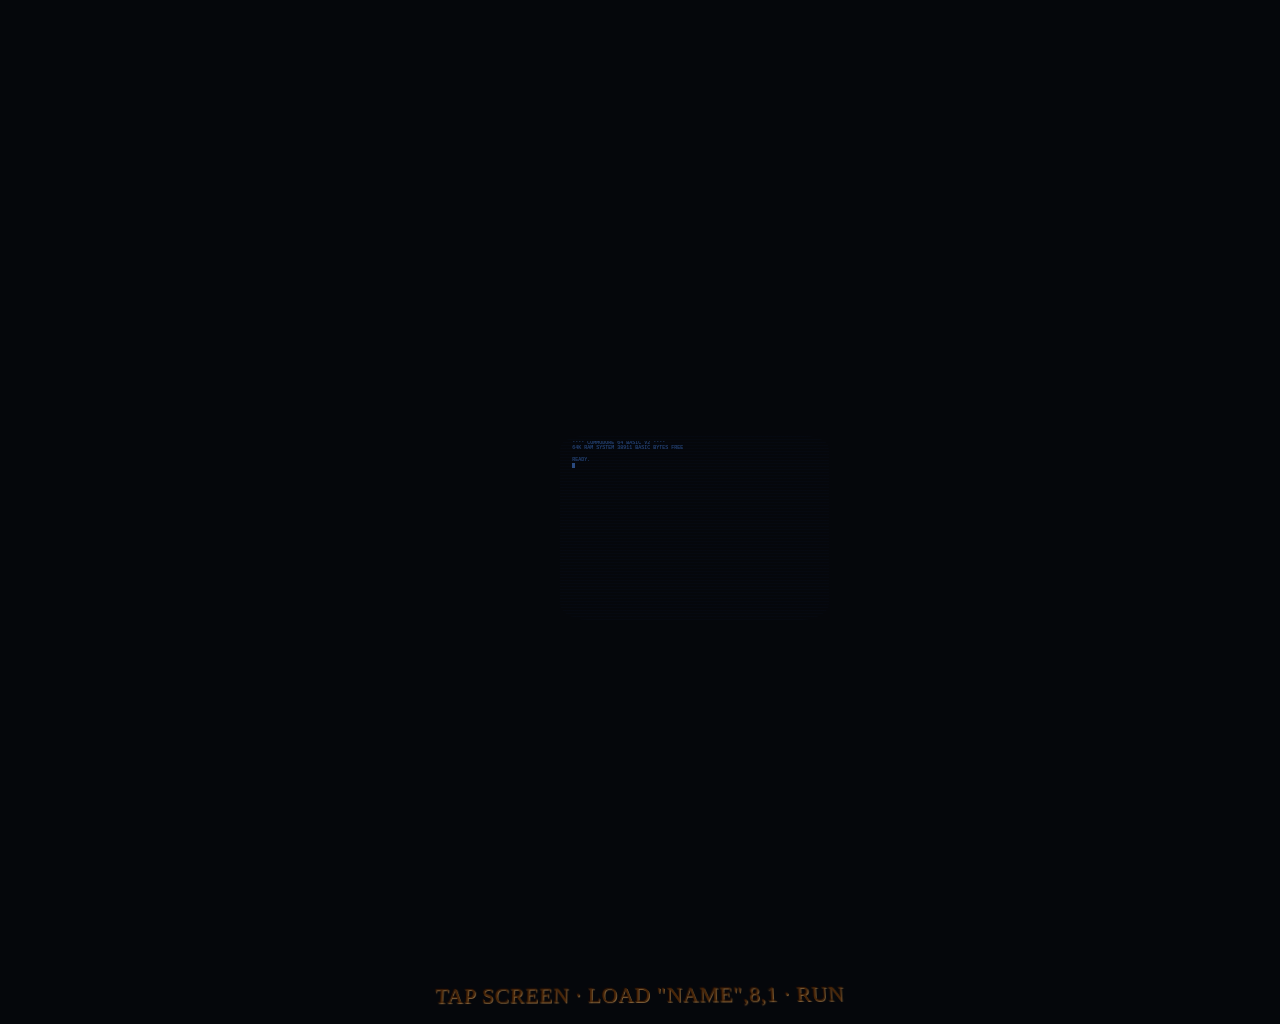
==== commit 346e10a7: "Hide PLANETRUNNER from public directory listing" ====
--- a/index.html
+++ b/index.html
@@ -1,151 +1,466 @@
 <!doctype html>
 <html lang="en">
 <head>
-  <meta charset="utf-8">
-  <meta name="viewport" content="width=device-width, initial-scale=1, viewport-fit=cover">
-  <meta name="theme-color" content="#180508">
-  <meta name="description" content="JesseOS — a local, offline-first dream terminal.">
-  <title>JesseOS v0.6 — LBSTRCOMP</title>
-  <link rel="stylesheet" href="style.css">
+<meta charset="utf-8">
+<meta name="viewport" content="width=device-width,initial-scale=1,viewport-fit=cover">
+<meta name="theme-color" content="#05070b">
+<title>Tallkidd — Commodore 64</title>
+
+<style>
+@font-face {
+  font-family: C64Pro;
+  src: url("https://raw.githubusercontent.com/tallkidd23/JesseOS/main/C64_Pro-STYLE.woff2") format("woff2");
+  font-display: swap;
+}
+
+@font-face {
+  font-family: KrazyNights;
+  src: url("assets/KRAZYNIGHTS.TTF") format("truetype");
+  font-display: swap;
+}
+
+:root {
+  --c64-blue: #2a4a7f;
+  --c64-glow: rgba(44, 88, 157, 0.34);
+}
+
+* {
+  box-sizing: border-box;
+}
+
+html,
+body {
+  margin: 0;
+  min-height: 100%;
+  background: #05070b;
+}
+
+body {
+  min-height: 100vh;
+  display: grid;
+  place-items: center;
+  overflow-x: hidden;
+}
+
+.scene {
+  position: relative;
+  width: min(100vw, 1024px);
+  aspect-ratio: 1;
+  background: url("assets/C64.PNG") center / contain no-repeat;
+}
+
+/* 
+  Perfect CRT Alignment:
+  top: 42.6%, height: 17.9% with 0.45% top padding.
+*/
+.crt {
+  position: absolute;
+  left: 42.225%;
+  top: 42.6%;
+  width: 26.2%;
+  height: 17.9%;
+  padding: 0.45% 1.15% 0.5% 1.15%;
+  overflow: hidden;
+  isolation: isolate;
+  cursor: text;
+  color: var(--c64-blue);
+  font-family: C64Pro, "Courier New", monospace;
+  font-size: clamp(3px, 0.47vw, 5px);
+  line-height: 1.12;
+  text-shadow: 0 0 1px var(--c64-glow);
+  border-radius: 9% 9% 11% 11% / 7% 7% 9% 9%;
+}
+
+.crt::before {
+  content: "";
+  position: absolute;
+  inset: 0;
+  z-index: -1;
+  pointer-events: none;
+  background: repeating-linear-gradient(
+    to bottom,
+    rgba(13, 39, 98, 0.06) 0,
+    rgba(13, 39, 98, 0.06) 1px,
+    transparent 1px,
+    transparent 3px
+  );
+}
+
+/* 
+  Pure inline document flow: 
+  The cursor is rendered directly inside the text buffer at the end of the line.
+*/
+.terminal {
+  width: 100%;
+  height: 100%;
+  overflow-y: auto;
+  overscroll-behavior: contain;
+  scrollbar-width: none;
+  white-space: pre-wrap;
+  word-break: break-all;
+  margin: 0;
+  padding: 0;
+  text-align: left;
+}
+
+.terminal::-webkit-scrollbar {
+  display: none;
+}
+
+.cursor {
+  display: inline-block;
+  width: 0.65em;
+  height: 0.95em;
+  vertical-align: -0.05em;
+  background: var(--c64-blue);
+  animation: blink 1s steps(1, end) infinite;
+}
+
+@keyframes blink {
+  50% {
+    opacity: 0;
+  }
+}
+
+.mobile-input {
+  position: absolute;
+  opacity: 0;
+  width: 1px;
+  height: 1px;
+  left: 0;
+  top: 0;
+  border: 0;
+}
+
+/* Desktop keyboard press overlay */
+.keys {
+  position: absolute;
+  left: 30%;
+  top: 71.15%;
+  width: 39.7%;
+  height: 7.7%;
+  display: grid;
+  grid-template-rows: repeat(4, 1fr);
+  gap: 4%;
+  padding: 0.2% 0.5%;
+  pointer-events: none;
+}
+
+.key-row {
+  display: grid;
+  grid-template-columns: repeat(15, 1fr);
+  gap: 1.8%;
+}
+
+.key {
+  border-radius: 18%;
+  transition: background 0.055s, transform 0.055s;
+}
+
+.key.down {
+  background: rgba(255, 255, 255, 0.38);
+  box-shadow: inset 0 1px 3px rgba(0, 0, 0, 0.7);
+  transform: translateY(1px);
+}
+
+/* Carved desk text */
+.carved {
+  position: absolute;
+  left: 18%;
+  top: 95.9%;
+  width: 64%;
+  height: 3%;
+  color: rgba(78, 45, 18, 0.86);
+  font-family: KrazyNights, Georgia, serif;
+  font-size: clamp(14px, 1.9vw, 22px);
+  font-weight: 400;
+  line-height: 1;
+  text-align: center;
+  letter-spacing: 0.025em;
+  transform: perspective(260px) rotateX(5deg) rotateZ(-0.35deg);
+  pointer-events: none;
+  white-space: nowrap;
+  filter: contrast(1.1);
+}
+
+.carved span {
+  display: inline-block;
+  padding: 0.08em 0.36em 0.05em;
+  text-shadow:
+    -0.8px -0.7px 0 rgba(35, 16, 7, 0.55),
+    0.75px 0.8px 0 rgba(242, 184, 108, 0.48),
+    0 1.5px 1.5px rgba(28, 12, 5, 0.28);
+}
+
+@media (max-width: 700px) {
+  body {
+    place-items: start center;
+  }
+
+  .scene {
+    width: 100vw;
+    margin-top: 5vh;
+  }
+
+  .crt {
+    font-size: clamp(3px, 1.12vw, 5px);
+  }
+
+  .carved {
+    top: 95.9%;
+    font-size: clamp(12px, 3.6vw, 18px);
+  }
+
+  .keys {
+    display: none;
+  }
+}
+</style>
 </head>
+
 <body>
-  <main class="room" aria-label="JesseOS LBSTRCOMP workstation">
-    <div class="wall-glow" aria-hidden="true"></div>
-
-    <section class="desk">
-      <section class="monitor" aria-label="LBSTRCOMP monitor">
-        <div class="monitor-vent" aria-hidden="true">
-          <span></span><span></span><span></span><span></span><span></span>
-        </div>
-
-        <div class="screen-bezel">
-          <div class="screen-glass">
-            <main class="terminal-shell" aria-label="JesseOS terminal">
-              <header class="terminal-header">
-                <span>JESSEOS v0.6</span>
-                <span id="status" aria-live="polite">BOOTING...</span>
-              </header>
-
-              <section
-                id="transcript"
-                class="transcript"
-                aria-live="polite"
-                aria-label="Terminal output"
-              ></section>
-
-              <form id="input-form" class="input-row" autocomplete="off">
-                <span id="prompt" class="prompt">B:\&gt;</span>
-                <input
-                  id="input"
-                  name="input"
-                  type="text"
-                  inputmode="text"
-                  enterkeyhint="send"
-                  autocomplete="off"
-                  autocapitalize="sentences"
-                  spellcheck="true"
-                  aria-label="JesseOS command input"
-                >
-              </form>
-
-              <!-- Hidden during normal terminal use. PlanetRunner mounts here. -->
-              <section
-                id="planetrunner-mount"
-                class="planetrunner-mount"
-                hidden
-                aria-label="PlanetRunner game display"
-              ></section>
-            </main>
-          </div>
-        </div>
-
-        <footer class="monitor-lower-bezel">
-          <span class="brand">LBSTRCOMP</span>
-
-          <span class="power-cluster" aria-label="Power on">
-            <span class="power-led" aria-hidden="true"></span>
-            <span class="power-label">POWER</span>
-          </span>
-        </footer>
-
-        <div class="monitor-foot" aria-hidden="true"></div>
-      </section>
-
-      <section class="keyboard" aria-label="LBSTRCOMP touch keyboard">
-        <div class="key-row key-row-numbers">
-          <button class="key key-red key-action" type="button" data-key="escape" aria-label="Escape">ESC</button>
-          <button class="key" type="button" data-key="1">1</button>
-          <button class="key" type="button" data-key="2">2</button>
-          <button class="key" type="button" data-key="3">3</button>
-          <button class="key" type="button" data-key="4">4</button>
-          <button class="key" type="button" data-key="5">5</button>
-          <button class="key" type="button" data-key="6">6</button>
-          <button class="key" type="button" data-key="7">7</button>
-          <button class="key" type="button" data-key="8">8</button>
-          <button class="key" type="button" data-key="9">9</button>
-          <button class="key" type="button" data-key="0">0</button>
-          <button class="key key-delete key-action" type="button" data-key="backspace" aria-label="Delete one character">DEL</button>
-        </div>
-
-        <div class="key-row key-row-letters">
-          <button class="key key-tab key-action" type="button" data-key="tab">TAB</button>
-          <button class="key" type="button" data-key="q">Q</button>
-          <button class="key" type="button" data-key="w">W</button>
-          <button class="key" type="button" data-key="e">E</button>
-          <button class="key" type="button" data-key="r">R</button>
-          <button class="key" type="button" data-key="t">T</button>
-          <button class="key" type="button" data-key="y">Y</button>
-          <button class="key" type="button" data-key="u">U</button>
-          <button class="key" type="button" data-key="i">I</button>
-          <button class="key" type="button" data-key="o">O</button>
-          <button class="key" type="button" data-key="p">P</button>
-          <button class="key" type="button" data-key="+">+</button>
-        </div>
-
-        <div class="key-row key-row-letters">
-          <button class="key key-ctrl key-action" type="button" data-key="control">CTRL</button>
-          <button class="key" type="button" data-key="a">A</button>
-          <button class="key" type="button" data-key="s">S</button>
-          <button class="key" type="button" data-key="d">D</button>
-          <button class="key" type="button" data-key="f">F</button>
-          <button class="key" type="button" data-key="g">G</button>
-          <button class="key" type="button" data-key="h">H</button>
-          <button class="key" type="button" data-key="j">J</button>
-          <button class="key" type="button" data-key="k">K</button>
-          <button class="key" type="button" data-key="l">L</button>
-          <button class="key" type="button" data-key=":">:</button>
-          <button class="key key-return key-action" type="button" data-key="enter">RETURN</button>
-        </div>
-
-        <div class="key-row key-row-letters">
-          <button class="key key-shift key-action" type="button" data-key="shift" aria-label="Shift">SHIFT</button>
-          <button class="key" type="button" data-key="z">Z</button>
-          <button class="key" type="button" data-key="x">X</button>
-          <button class="key" type="button" data-key="c">C</button>
-          <button class="key" type="button" data-key="v">V</button>
-          <button class="key" type="button" data-key="b">B</button>
-          <button class="key" type="button" data-key="n">N</button>
-          <button class="key" type="button" data-key="m">M</button>
-          <button class="key" type="button" data-key=",">,</button>
-          <button class="key" type="button" data-key=".">.</button>
-          <button class="key key-shift key-action" type="button" data-key="shift" aria-label="Shift">SHIFT</button>
-        </div>
-
-        <div class="key-row key-row-bottom">
-          <button class="key key-red key-small key-action" type="button" data-key="run">RUN</button>
-          <button class="key key-red key-small key-action" type="button" data-key="stop">STOP</button>
-          <button class="key key-space key-action" type="button" data-key="space">SPACE</button>
-          <button class="key key-small key-action" type="button" data-key="f1">F1</button>
-          <button class="key key-small key-action" type="button" data-key="f3">F3</button>
-          <button class="key key-small key-action" type="button" data-key="f5">F5</button>
-          <button class="key key-small key-action" type="button" data-key="/">/</button>
-        </div>
-      </section>
-    </section>
-  </main>
-
-  <!-- PlanetRunner loads first so app.js can start it. -->
-  <script src="planetrunner.js"></script>
-  <script src="app.js"></script>
+<main class="scene" aria-label="Interactive Commodore 64 desk">
+
+  <section class="crt" id="crt" aria-label="Commodore 64 terminal" tabindex="0">
+    <div class="terminal" id="terminal"></div>
+
+    <input
+      id="mobileInput"
+      class="mobile-input"
+      autocomplete="off"
+      autocapitalize="characters"
+      spellcheck="false"
+      inputmode="text"
+      enterkeyhint="done"
+      aria-label="C64 command input"
+    >
+  </section>
+
+  <div class="keys" id="keys" aria-hidden="true"></div>
+
+  <div class="carved" aria-hidden="true">
+    <span>TAP SCREEN · LOAD "NAME",8,1 · RUN</span>
+  </div>
+</main>
+
+<script>
+const programs = {
+  JESSEOS: "https://jesseos.tallkidd.com",
+  PAREIDOLIA: "https://pareidolia.tallkidd.com",
+  CCTV: "https://cctv.tallkidd.com",
+  PALUDARIUM: "https://paludarium.tallkidd.com"
+};
+
+const crt = document.getElementById("crt");
+const terminal = document.getElementById("terminal");
+const mobile = document.getElementById("mobileInput");
+const keys = document.getElementById("keys");
+
+let historyText = "";
+let buffer = "";
+let loaded = null;
+let ready = false;
+
+function render() {
+  let outputHtml = historyText;
+  if (ready) {
+    outputHtml += buffer;
+    outputHtml += '<span class="cursor" aria-hidden="true"></span>';
+  }
+  terminal.innerHTML = outputHtml;
+  terminal.scrollTop = terminal.scrollHeight;
+}
+
+function appendLine(text = "") {
+  historyText += text + "\n";
+  render();
+}
+
+function directory() {
+  appendLine('0 "TALLKIDD DISK" 00 2A');
+  appendLine('10 "JESSEOS" PRG');
+  appendLine('20 "PAREIDOLIA" PRG');
+  appendLine('30 "CCTV" PRG');
+  appendLine('40 "PALUDARIUM" PRG');
+  appendLine("38911 BLOCKS FREE.");
+}
+
+function boot() {
+  const intro = [
+    "**** COMMODORE 64 BASIC V2 ****",
+    "64K RAM SYSTEM 38911 BASIC BYTES FREE",
+    "",
+    "READY."
+  ];
+
+  let n = 0;
+  const next = () => {
+    if (n < intro.length) {
+      appendLine(intro[n++]);
+      setTimeout(next, 175);
+    } else {
+      ready = true;
+      render();
+    }
+  };
+  next();
+}
+
+function press(code) {
+  const key = document.querySelector(`[data-code="${code}"]`);
+  if (!key) return;
+  key.classList.add("down");
+  setTimeout(() => key.classList.remove("down"), 100);
+}
+
+function addCharacters(text) {
+  for (const char of text) {
+    if (char && char !== "\n" && char !== "\r") {
+      buffer += char.toUpperCase();
+    }
+  }
+  render();
+}
+
+function loadProgram(name) {
+  if (!(name in programs)) {
+    appendLine("?FILE NOT FOUND ERROR");
+    appendLine("READY.");
+    return;
+  }
+  loaded = name;
+  appendLine("SEARCHING FOR " + name);
+  appendLine("LOADING");
+  appendLine("READY.");
+}
+
+function execute() {
+  if (!ready) return;
+
+  const raw = buffer;
+  const cmd = raw.trim().toUpperCase();
+
+  appendLine(raw);
+  buffer = "";
+
+  if (!cmd) {
+    appendLine("READY.");
+    return;
+  }
+
+  if (
+    cmd === "DIR" ||
+    cmd === "DIRECTORY" ||
+    cmd === 'LOAD "$",8' ||
+    cmd === 'LOAD "$",8,1'
+  ) {
+    directory();
+    appendLine("READY.");
+    return;
+  }
+
+  if (cmd === "RUN") {
+    if (!loaded) {
+      appendLine("?FILE NOT FOUND ERROR");
+      appendLine("READY.");
+      return;
+    }
+    appendLine("BOOTING " + loaded + "...");
+    setTimeout(() => {
+      location.assign(programs[loaded]);
+    }, 700);
+    return;
+  }
+
+  const official = cmd.match(/^LOAD\s+["']?([A-Z0-9]+)["']?\s*(?:,\s*8\s*(?:,\s*1)?)?$/);
+  const casual = cmd.match(/^([A-Z0-9]+)(?:\s+LOAD\s*,?\s*8\s*(?:,\s*1)?)?$/);
+  const name = official ? official[1] : (casual ? casual[1] : null);
+
+  if (!name) {
+    appendLine("?SYNTAX ERROR");
+    appendLine("READY.");
+    return;
+  }
+
+  loadProgram(name);
+}
+
+document.addEventListener("keydown", (event) => {
+  press(event.code);
+  if (!ready || event.target === mobile) return;
+
+  if (event.key === "Enter") {
+    event.preventDefault();
+    execute();
+    return;
+  }
+  if (event.key === "Backspace") {
+    event.preventDefault();
+    buffer = buffer.slice(0, -1);
+    render();
+    return;
+  }
+  if (event.key.length === 1 && !event.metaKey && !event.ctrlKey && !event.altKey) {
+    event.preventDefault();
+    addCharacters(event.key);
+  }
+});
+
+crt.addEventListener("click", () => {
+  mobile.focus();
+});
+
+mobile.addEventListener("beforeinput", (event) => {
+  if (!ready) return;
+  if (event.inputType === "deleteContentBackward") {
+    event.preventDefault();
+    buffer = buffer.slice(0, -1);
+    render();
+  }
+});
+
+mobile.addEventListener("input", () => {
+  if (mobile.value) {
+    addCharacters(mobile.value);
+    mobile.value = "";
+  }
+});
+
+mobile.addEventListener("keydown", (event) => {
+  if (event.key === "Enter") {
+    event.preventDefault();
+    execute();
+  }
+});
+
+const codes = [
+  "F1", "F3", "F5", "F7", "F2",
+  "F4", "F6", "F8", "Escape", "Digit1",
+  "Digit2", "Digit3", "Digit4", "Digit5", "Backspace",
+  "KeyQ", "KeyW", "KeyE", "KeyR", "KeyT",
+  "KeyY", "KeyU", "KeyI", "KeyO", "KeyP",
+  "BracketLeft", "BracketRight", "Enter", "KeyA", "KeyS",
+  "KeyD", "KeyF", "KeyG", "KeyH", "KeyJ",
+  "KeyK", "KeyL", "Semicolon", "Quote", "ShiftLeft",
+  "KeyZ", "KeyX", "KeyC", "KeyV", "KeyB",
+  "KeyN", "KeyM", "Comma", "Period", "Slash",
+  "ShiftRight", "Space", "Space", "Space", "Space",
+  "Space", "Space"
+];
+
+for (let rowNumber = 0; rowNumber < 4; rowNumber++) {
+  const row = document.createElement("div");
+  row.className = "key-row";
+  for (let column = 0; column < 15; column++) {
+    const key = document.createElement("i");
+    key.className = "key";
+    key.dataset.code = codes[rowNumber * 15 + column] || "";
+    row.appendChild(key);
+  }
+  keys.appendChild(row);
+}
+
+boot();
+</script>
 </body>
-</html>
+</html>
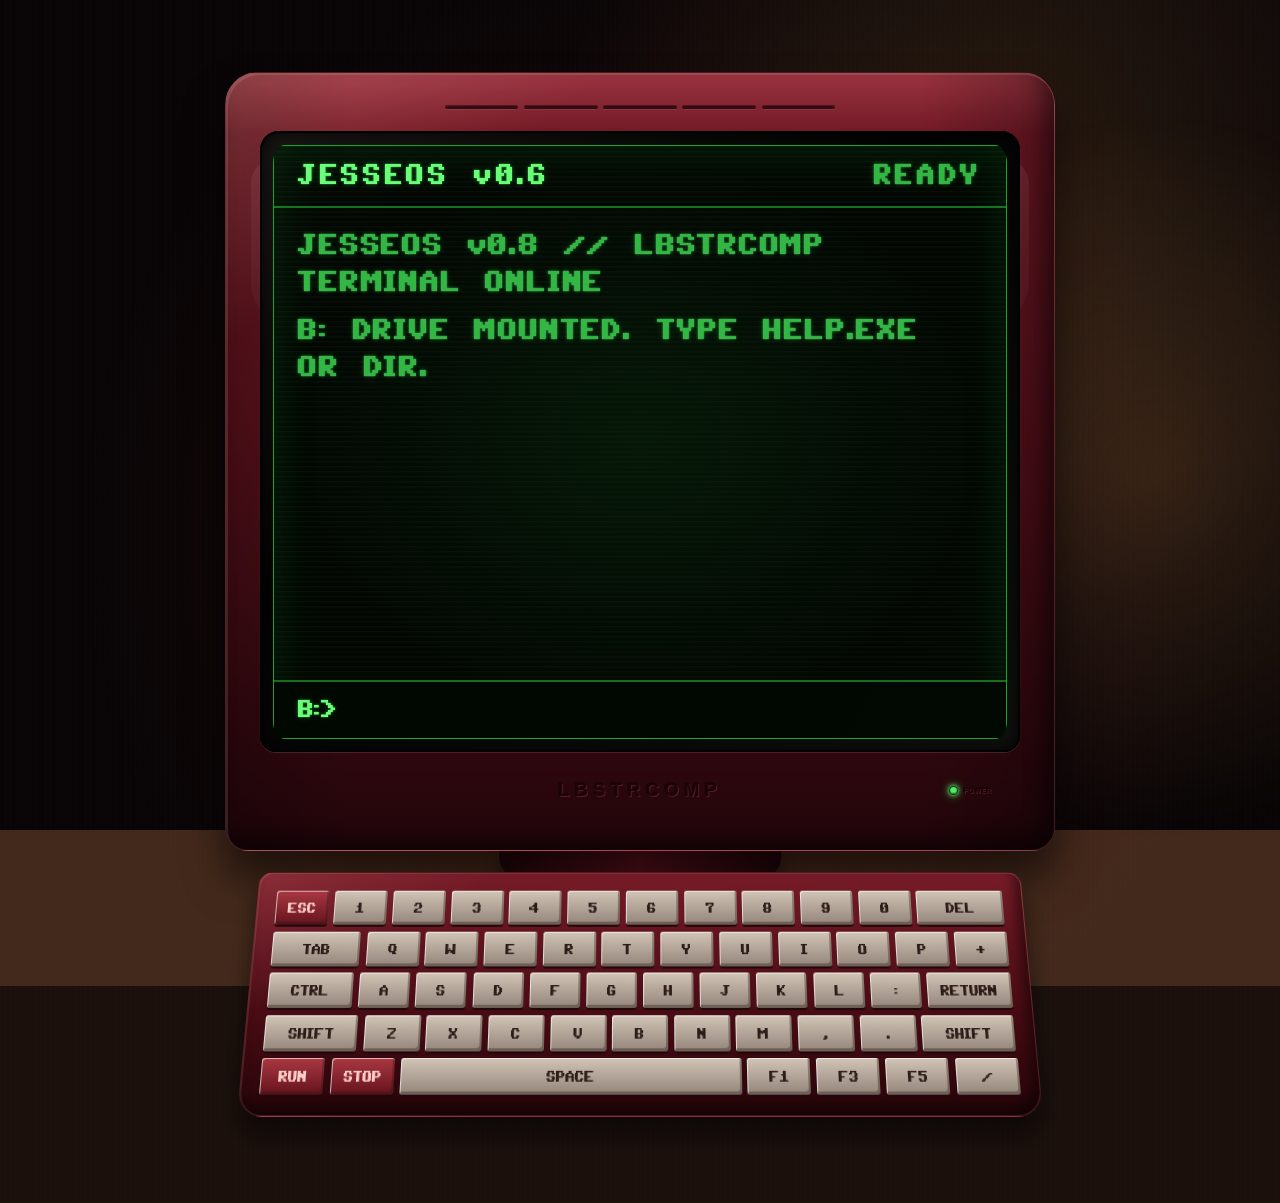
==== commit b0e8c9b3: "Refactor index.html for JesseOS v0.6 Updated meta tags, title, and structure for JesseOS." ====
--- a/index.html
+++ b/index.html
@@ -1,466 +1,141 @@
 <!doctype html>
 <html lang="en">
 <head>
-<meta charset="utf-8">
-<meta name="viewport" content="width=device-width,initial-scale=1,viewport-fit=cover">
-<meta name="theme-color" content="#05070b">
-<title>Tallkidd — Commodore 64</title>
+  <meta charset="utf-8">
+  <meta name="viewport" content="width=device-width, initial-scale=1, viewport-fit=cover">
+  <meta name="theme-color" content="#180508">
+  <meta name="description" content="JesseOS — a local, offline-first dream terminal.">
+  <title>JesseOS v0.6 — LBSTRCOMP</title>
+  <link rel="stylesheet" href="style.css">
+</head>
+<body>
+  <main class="room" aria-label="JesseOS LBSTRCOMP workstation">
+    <div class="wall-glow" aria-hidden="true"></div>
 
-<style>
-@font-face {
-  font-family: C64Pro;
-  src: url("https://raw.githubusercontent.com/tallkidd23/JesseOS/main/C64_Pro-STYLE.woff2") format("woff2");
-  font-display: swap;
-}
+    <section class="desk">
+      <section class="monitor" aria-label="LBSTRCOMP monitor">
+        <div class="monitor-vent" aria-hidden="true">
+          <span></span><span></span><span></span><span></span><span></span>
+        </div>
 
-@font-face {
-  font-family: KrazyNights;
-  src: url("assets/KRAZYNIGHTS.TTF") format("truetype");
-  font-display: swap;
-}
+        <div class="screen-bezel">
+          <div class="screen-glass">
+            <main class="terminal-shell" aria-label="JesseOS terminal">
+              <header class="terminal-header">
+                <span>JESSEOS v0.6</span>
+                <span id="status" aria-live="polite">BOOTING...</span>
+              </header>
 
-:root {
-  --c64-blue: #2a4a7f;
-  --c64-glow: rgba(44, 88, 157, 0.34);
-}
+              <section
+                id="transcript"
+                class="transcript"
+                aria-live="polite"
+                aria-label="Terminal output"
+              ></section>
 
-* {
-  box-sizing: border-box;
-}
+              <form id="input-form" class="input-row" autocomplete="off">
+              <span id="prompt" class="prompt">B:\&gt;</span>
+              <input
+                id="input"
+                name="input"
+                type="text"
+                inputmode="text"
+                enterkeyhint="send"
+                autocomplete="off"
+                autocapitalize="sentences"
+                spellcheck="true"
+                aria-label="JesseOS command input"
+              >
+            </form>
+            </main>
+          </div>
+        </div>
 
-html,
-body {
-  margin: 0;
-  min-height: 100%;
-  background: #05070b;
-}
+        <footer class="monitor-lower-bezel">
+          <span class="brand">LBSTRCOMP</span>
 
-body {
-  min-height: 100vh;
-  display: grid;
-  place-items: center;
-  overflow-x: hidden;
-}
+          <span class="power-cluster" aria-label="Power on">
+            <span class="power-led" aria-hidden="true"></span>
+            <span class="power-label">POWER</span>
+          </span>
+        </footer>
 
-.scene {
-  position: relative;
-  width: min(100vw, 1024px);
-  aspect-ratio: 1;
-  background: url("assets/C64.PNG") center / contain no-repeat;
-}
+        <div class="monitor-foot" aria-hidden="true"></div>
+      </section>
 
-/* 
-  Perfect CRT Alignment:
-  top: 42.6%, height: 17.9% with 0.45% top padding.
-*/
-.crt {
-  position: absolute;
-  left: 42.225%;
-  top: 42.6%;
-  width: 26.2%;
-  height: 17.9%;
-  padding: 0.45% 1.15% 0.5% 1.15%;
-  overflow: hidden;
-  isolation: isolate;
-  cursor: text;
-  color: var(--c64-blue);
-  font-family: C64Pro, "Courier New", monospace;
-  font-size: clamp(3px, 0.47vw, 5px);
-  line-height: 1.12;
-  text-shadow: 0 0 1px var(--c64-glow);
-  border-radius: 9% 9% 11% 11% / 7% 7% 9% 9%;
-}
+      <section class="keyboard" aria-label="LBSTRCOMP touch keyboard">
+        <div class="key-row key-row-numbers">
+          <button class="key key-red key-action" type="button" data-key="escape" aria-label="Escape">ESC</button>
+          <button class="key" type="button" data-key="1">1</button>
+          <button class="key" type="button" data-key="2">2</button>
+          <button class="key" type="button" data-key="3">3</button>
+          <button class="key" type="button" data-key="4">4</button>
+          <button class="key" type="button" data-key="5">5</button>
+          <button class="key" type="button" data-key="6">6</button>
+          <button class="key" type="button" data-key="7">7</button>
+          <button class="key" type="button" data-key="8">8</button>
+          <button class="key" type="button" data-key="9">9</button>
+          <button class="key" type="button" data-key="0">0</button>
+          <button class="key key-delete key-action" type="button" data-key="backspace" aria-label="Delete one character">DEL</button>
+        </div>
 
-.crt::before {
-  content: "";
-  position: absolute;
-  inset: 0;
-  z-index: -1;
-  pointer-events: none;
-  background: repeating-linear-gradient(
-    to bottom,
-    rgba(13, 39, 98, 0.06) 0,
-    rgba(13, 39, 98, 0.06) 1px,
-    transparent 1px,
-    transparent 3px
-  );
-}
+        <div class="key-row key-row-letters">
+          <button class="key key-tab key-action" type="button" data-key="tab">TAB</button>
+          <button class="key" type="button" data-key="q">Q</button>
+          <button class="key" type="button" data-key="w">W</button>
+          <button class="key" type="button" data-key="e">E</button>
+          <button class="key" type="button" data-key="r">R</button>
+          <button class="key" type="button" data-key="t">T</button>
+          <button class="key" type="button" data-key="y">Y</button>
+          <button class="key" type="button" data-key="u">U</button>
+          <button class="key" type="button" data-key="i">I</button>
+          <button class="key" type="button" data-key="o">O</button>
+          <button class="key" type="button" data-key="p">P</button>
+          <button class="key" type="button" data-key="+">+</button>
+        </div>
 
-/* 
-  Pure inline document flow: 
-  The cursor is rendered directly inside the text buffer at the end of the line.
-*/
-.terminal {
-  width: 100%;
-  height: 100%;
-  overflow-y: auto;
-  overscroll-behavior: contain;
-  scrollbar-width: none;
-  white-space: pre-wrap;
-  word-break: break-all;
-  margin: 0;
-  padding: 0;
-  text-align: left;
-}
+        <div class="key-row key-row-letters">
+          <button class="key key-ctrl key-action" type="button" data-key="control">CTRL</button>
+          <button class="key" type="button" data-key="a">A</button>
+          <button class="key" type="button" data-key="s">S</button>
+          <button class="key" type="button" data-key="d">D</button>
+          <button class="key" type="button" data-key="f">F</button>
+          <button class="key" type="button" data-key="g">G</button>
+          <button class="key" type="button" data-key="h">H</button>
+          <button class="key" type="button" data-key="j">J</button>
+          <button class="key" type="button" data-key="k">K</button>
+          <button class="key" type="button" data-key="l">L</button>
+          <button class="key" type="button" data-key=":">:</button>
+          <button class="key key-return key-action" type="button" data-key="enter">RETURN</button>
+        </div>
 
-.terminal::-webkit-scrollbar {
-  display: none;
-}
+        <div class="key-row key-row-letters">
+          <button class="key key-shift key-action" type="button" data-key="shift" aria-label="Shift">SHIFT</button>
+          <button class="key" type="button" data-key="z">Z</button>
+          <button class="key" type="button" data-key="x">X</button>
+          <button class="key" type="button" data-key="c">C</button>
+          <button class="key" type="button" data-key="v">V</button>
+          <button class="key" type="button" data-key="b">B</button>
+          <button class="key" type="button" data-key="n">N</button>
+          <button class="key" type="button" data-key="m">M</button>
+          <button class="key" type="button" data-key=",">,</button>
+          <button class="key" type="button" data-key=".">.</button>
+          <button class="key key-shift key-action" type="button" data-key="shift" aria-label="Shift">SHIFT</button>
+        </div>
 
-.cursor {
-  display: inline-block;
-  width: 0.65em;
-  height: 0.95em;
-  vertical-align: -0.05em;
-  background: var(--c64-blue);
-  animation: blink 1s steps(1, end) infinite;
-}
+        <div class="key-row key-row-bottom">
+          <button class="key key-red key-small key-action" type="button" data-key="run">RUN</button>
+          <button class="key key-red key-small key-action" type="button" data-key="stop">STOP</button>
+          <button class="key key-space key-action" type="button" data-key="space">SPACE</button>
+          <button class="key key-small key-action" type="button" data-key="f1">F1</button>
+          <button class="key key-small key-action" type="button" data-key="f3">F3</button>
+          <button class="key key-small key-action" type="button" data-key="f5">F5</button>
+          <button class="key key-small key-action" type="button" data-key="/">/</button>
+        </div>
+      </section>
+    </section>
+  </main>
 
-@keyframes blink {
-  50% {
-    opacity: 0;
-  }
-}
-
-.mobile-input {
-  position: absolute;
-  opacity: 0;
-  width: 1px;
-  height: 1px;
-  left: 0;
-  top: 0;
-  border: 0;
-}
-
-/* Desktop keyboard press overlay */
-.keys {
-  position: absolute;
-  left: 30%;
-  top: 71.15%;
-  width: 39.7%;
-  height: 7.7%;
-  display: grid;
-  grid-template-rows: repeat(4, 1fr);
-  gap: 4%;
-  padding: 0.2% 0.5%;
-  pointer-events: none;
-}
-
-.key-row {
-  display: grid;
-  grid-template-columns: repeat(15, 1fr);
-  gap: 1.8%;
-}
-
-.key {
-  border-radius: 18%;
-  transition: background 0.055s, transform 0.055s;
-}
-
-.key.down {
-  background: rgba(255, 255, 255, 0.38);
-  box-shadow: inset 0 1px 3px rgba(0, 0, 0, 0.7);
-  transform: translateY(1px);
-}
-
-/* Carved desk text */
-.carved {
-  position: absolute;
-  left: 18%;
-  top: 95.9%;
-  width: 64%;
-  height: 3%;
-  color: rgba(78, 45, 18, 0.86);
-  font-family: KrazyNights, Georgia, serif;
-  font-size: clamp(14px, 1.9vw, 22px);
-  font-weight: 400;
-  line-height: 1;
-  text-align: center;
-  letter-spacing: 0.025em;
-  transform: perspective(260px) rotateX(5deg) rotateZ(-0.35deg);
-  pointer-events: none;
-  white-space: nowrap;
-  filter: contrast(1.1);
-}
-
-.carved span {
-  display: inline-block;
-  padding: 0.08em 0.36em 0.05em;
-  text-shadow:
-    -0.8px -0.7px 0 rgba(35, 16, 7, 0.55),
-    0.75px 0.8px 0 rgba(242, 184, 108, 0.48),
-    0 1.5px 1.5px rgba(28, 12, 5, 0.28);
-}
-
-@media (max-width: 700px) {
-  body {
-    place-items: start center;
-  }
-
-  .scene {
-    width: 100vw;
-    margin-top: 5vh;
-  }
-
-  .crt {
-    font-size: clamp(3px, 1.12vw, 5px);
-  }
-
-  .carved {
-    top: 95.9%;
-    font-size: clamp(12px, 3.6vw, 18px);
-  }
-
-  .keys {
-    display: none;
-  }
-}
-</style>
-</head>
-
-<body>
-<main class="scene" aria-label="Interactive Commodore 64 desk">
-
-  <section class="crt" id="crt" aria-label="Commodore 64 terminal" tabindex="0">
-    <div class="terminal" id="terminal"></div>
-
-    <input
-      id="mobileInput"
-      class="mobile-input"
-      autocomplete="off"
-      autocapitalize="characters"
-      spellcheck="false"
-      inputmode="text"
-      enterkeyhint="done"
-      aria-label="C64 command input"
-    >
-  </section>
-
-  <div class="keys" id="keys" aria-hidden="true"></div>
-
-  <div class="carved" aria-hidden="true">
-    <span>TAP SCREEN · LOAD "NAME",8,1 · RUN</span>
-  </div>
-</main>
-
-<script>
-const programs = {
-  JESSEOS: "https://jesseos.tallkidd.com",
-  PAREIDOLIA: "https://pareidolia.tallkidd.com",
-  CCTV: "https://cctv.tallkidd.com",
-  PALUDARIUM: "https://paludarium.tallkidd.com"
-};
-
-const crt = document.getElementById("crt");
-const terminal = document.getElementById("terminal");
-const mobile = document.getElementById("mobileInput");
-const keys = document.getElementById("keys");
-
-let historyText = "";
-let buffer = "";
-let loaded = null;
-let ready = false;
-
-function render() {
-  let outputHtml = historyText;
-  if (ready) {
-    outputHtml += buffer;
-    outputHtml += '<span class="cursor" aria-hidden="true"></span>';
-  }
-  terminal.innerHTML = outputHtml;
-  terminal.scrollTop = terminal.scrollHeight;
-}
-
-function appendLine(text = "") {
-  historyText += text + "\n";
-  render();
-}
-
-function directory() {
-  appendLine('0 "TALLKIDD DISK" 00 2A');
-  appendLine('10 "JESSEOS" PRG');
-  appendLine('20 "PAREIDOLIA" PRG');
-  appendLine('30 "CCTV" PRG');
-  appendLine('40 "PALUDARIUM" PRG');
-  appendLine("38911 BLOCKS FREE.");
-}
-
-function boot() {
-  const intro = [
-    "**** COMMODORE 64 BASIC V2 ****",
-    "64K RAM SYSTEM 38911 BASIC BYTES FREE",
-    "",
-    "READY."
-  ];
-
-  let n = 0;
-  const next = () => {
-    if (n < intro.length) {
-      appendLine(intro[n++]);
-      setTimeout(next, 175);
-    } else {
-      ready = true;
-      render();
-    }
-  };
-  next();
-}
-
-function press(code) {
-  const key = document.querySelector(`[data-code="${code}"]`);
-  if (!key) return;
-  key.classList.add("down");
-  setTimeout(() => key.classList.remove("down"), 100);
-}
-
-function addCharacters(text) {
-  for (const char of text) {
-    if (char && char !== "\n" && char !== "\r") {
-      buffer += char.toUpperCase();
-    }
-  }
-  render();
-}
-
-function loadProgram(name) {
-  if (!(name in programs)) {
-    appendLine("?FILE NOT FOUND ERROR");
-    appendLine("READY.");
-    return;
-  }
-  loaded = name;
-  appendLine("SEARCHING FOR " + name);
-  appendLine("LOADING");
-  appendLine("READY.");
-}
-
-function execute() {
-  if (!ready) return;
-
-  const raw = buffer;
-  const cmd = raw.trim().toUpperCase();
-
-  appendLine(raw);
-  buffer = "";
-
-  if (!cmd) {
-    appendLine("READY.");
-    return;
-  }
-
-  if (
-    cmd === "DIR" ||
-    cmd === "DIRECTORY" ||
-    cmd === 'LOAD "$",8' ||
-    cmd === 'LOAD "$",8,1'
-  ) {
-    directory();
-    appendLine("READY.");
-    return;
-  }
-
-  if (cmd === "RUN") {
-    if (!loaded) {
-      appendLine("?FILE NOT FOUND ERROR");
-      appendLine("READY.");
-      return;
-    }
-    appendLine("BOOTING " + loaded + "...");
-    setTimeout(() => {
-      location.assign(programs[loaded]);
-    }, 700);
-    return;
-  }
-
-  const official = cmd.match(/^LOAD\s+["']?([A-Z0-9]+)["']?\s*(?:,\s*8\s*(?:,\s*1)?)?$/);
-  const casual = cmd.match(/^([A-Z0-9]+)(?:\s+LOAD\s*,?\s*8\s*(?:,\s*1)?)?$/);
-  const name = official ? official[1] : (casual ? casual[1] : null);
-
-  if (!name) {
-    appendLine("?SYNTAX ERROR");
-    appendLine("READY.");
-    return;
-  }
-
-  loadProgram(name);
-}
-
-document.addEventListener("keydown", (event) => {
-  press(event.code);
-  if (!ready || event.target === mobile) return;
-
-  if (event.key === "Enter") {
-    event.preventDefault();
-    execute();
-    return;
-  }
-  if (event.key === "Backspace") {
-    event.preventDefault();
-    buffer = buffer.slice(0, -1);
-    render();
-    return;
-  }
-  if (event.key.length === 1 && !event.metaKey && !event.ctrlKey && !event.altKey) {
-    event.preventDefault();
-    addCharacters(event.key);
-  }
-});
-
-crt.addEventListener("click", () => {
-  mobile.focus();
-});
-
-mobile.addEventListener("beforeinput", (event) => {
-  if (!ready) return;
-  if (event.inputType === "deleteContentBackward") {
-    event.preventDefault();
-    buffer = buffer.slice(0, -1);
-    render();
-  }
-});
-
-mobile.addEventListener("input", () => {
-  if (mobile.value) {
-    addCharacters(mobile.value);
-    mobile.value = "";
-  }
-});
-
-mobile.addEventListener("keydown", (event) => {
-  if (event.key === "Enter") {
-    event.preventDefault();
-    execute();
-  }
-});
-
-const codes = [
-  "F1", "F3", "F5", "F7", "F2",
-  "F4", "F6", "F8", "Escape", "Digit1",
-  "Digit2", "Digit3", "Digit4", "Digit5", "Backspace",
-  "KeyQ", "KeyW", "KeyE", "KeyR", "KeyT",
-  "KeyY", "KeyU", "KeyI", "KeyO", "KeyP",
-  "BracketLeft", "BracketRight", "Enter", "KeyA", "KeyS",
-  "KeyD", "KeyF", "KeyG", "KeyH", "KeyJ",
-  "KeyK", "KeyL", "Semicolon", "Quote", "ShiftLeft",
-  "KeyZ", "KeyX", "KeyC", "KeyV", "KeyB",
-  "KeyN", "KeyM", "Comma", "Period", "Slash",
-  "ShiftRight", "Space", "Space", "Space", "Space",
-  "Space", "Space"
-];
-
-for (let rowNumber = 0; rowNumber < 4; rowNumber++) {
-  const row = document.createElement("div");
-  row.className = "key-row";
-  for (let column = 0; column < 15; column++) {
-    const key = document.createElement("i");
-    key.className = "key";
-    key.dataset.code = codes[rowNumber * 15 + column] || "";
-    row.appendChild(key);
-  }
-  keys.appendChild(row);
-}
-
-boot();
-</script>
+  <script src="app.js"></script>
 </body>
-</html>+</html>
--- a/style.css
+++ b/style.css
@@ -0,0 +1,871 @@
+:root {
+  color-scheme: dark;
+
+  --wall: #090506;
+  --wall-deep: #030202;
+  --desk-front: #1b100c;
+  --desk-top: #43291b;
+
+  --case-dark: #21050a;
+  --case-red: #57101a;
+  --case-mid: #711825;
+  --case-lit: #9a3440;
+
+  --glass: #020a03;
+  --bg: #020702;
+
+  --ink: #68ff77;
+  --ink-soft: #adffb0;
+  --ink-dim: #32b744;
+  --line: #24df3e;
+
+  --glow: rgba(65, 255, 89, 0.52);
+  --glow-core: rgba(118, 255, 133, 0.72);
+  --glow-halo: rgba(40, 255, 75, 0.20);
+
+  --safe-bottom: env(safe-area-inset-bottom, 0px);
+}
+
+@font-face {
+  font-family: "JesseOS C64";
+  src: url("C64_Pro-STYLE.woff2") format("woff2");
+  font-display: swap;
+}
+
+* {
+  box-sizing: border-box;
+}
+
+html,
+body {
+  width: 100%;
+  min-height: 100%;
+  margin: 0;
+}
+
+body {
+  overflow-x: hidden;
+  color: var(--ink);
+  background: var(--wall-deep);
+  font-family: "JesseOS C64", monospace;
+  text-shadow:
+    0 0 2px var(--glow-core),
+    0 0 7px var(--glow-halo);
+}
+
+button,
+input {
+  font-family: inherit;
+}
+
+.room {
+  position: relative;
+  min-height: 100svh;
+  overflow: hidden;
+  display: flex;
+  align-items: center;
+  justify-content: center;
+  padding: max(1rem, env(safe-area-inset-top, 0px)) 0 0;
+  background:
+    radial-gradient(ellipse at 78% 13%, rgba(255, 169, 89, 0.13), transparent 31%),
+    radial-gradient(ellipse at 52% 45%, rgba(91, 21, 29, 0.28), transparent 62%),
+    linear-gradient(180deg, var(--wall) 0 69%, var(--desk-top) 69% 82%, var(--desk-front) 82%);
+}
+
+.room::before {
+  content: "";
+  position: absolute;
+  z-index: 0;
+  inset: 0;
+  pointer-events: none;
+  opacity: 0.35;
+  background:
+    repeating-linear-gradient(
+      90deg,
+      rgba(255, 255, 255, 0.018) 0,
+      rgba(255, 255, 255, 0.018) 1px,
+      transparent 1px,
+      transparent 5px
+    );
+}
+
+.wall-glow {
+  position: absolute;
+  z-index: 0;
+  top: 8%;
+  right: -20%;
+  width: min(75vw, 760px);
+  aspect-ratio: 1;
+  border-radius: 50%;
+  pointer-events: none;
+  background: radial-gradient(circle, rgba(255, 173, 89, 0.15), transparent 67%);
+  filter: blur(10px);
+}
+
+.desk {
+  position: relative;
+  z-index: 1;
+  width: min(96vw, 930px);
+  display: flex;
+  flex-direction: column;
+  align-items: center;
+  gap: clamp(0.8rem, 2vw, 1.35rem);
+  padding: clamp(0.6rem, 2vw, 1.5rem) 0 clamp(1.2rem, 5vw, 3rem);
+}
+
+.monitor {
+  position: relative;
+  width: min(94vw, 830px);
+  padding: clamp(1.2rem, 3vw, 2rem) clamp(0.8rem, 3vw, 2.1rem) clamp(1rem, 2.6vw, 1.7rem);
+  border: 1px solid rgba(255, 180, 177, 0.15);
+  border-radius: 33px 33px 23px 23px;
+  background:
+    linear-gradient(145deg, rgba(255, 178, 166, 0.18), transparent 20%),
+    linear-gradient(90deg, rgba(0, 0, 0, 0.23), transparent 15% 84%, rgba(0, 0, 0, 0.28)),
+    linear-gradient(180deg, var(--case-lit) 0%, var(--case-mid) 8%, var(--case-red) 48%, var(--case-dark) 100%);
+  box-shadow:
+    inset 2px 2px 0 rgba(255, 220, 210, 0.13),
+    inset -10px -12px 20px rgba(0, 0, 0, 0.45),
+    0 28px 40px rgba(0, 0, 0, 0.56);
+}
+
+.monitor::before {
+  content: "";
+  position: absolute;
+  z-index: 0;
+  top: 11%;
+  right: 3%;
+  left: 3%;
+  height: 32%;
+  border-radius: 26px 26px 50% 50%;
+  pointer-events: none;
+  background: linear-gradient(180deg, rgba(255, 231, 224, 0.07), transparent);
+}
+
+.monitor-vent {
+  position: relative;
+  z-index: 1;
+  display: flex;
+  justify-content: center;
+  gap: 0.35rem;
+  height: 0.62rem;
+  margin-bottom: clamp(0.6rem, 1.5vw, 1rem);
+}
+
+.monitor-vent span {
+  width: clamp(1.8rem, 7vw, 4.6rem);
+  height: 0.25rem;
+  border-radius: 99px;
+  background: rgba(24, 2, 5, 0.75);
+  box-shadow:
+    inset 0 1px rgba(255, 120, 121, 0.12),
+    0 1px rgba(255, 187, 172, 0.1);
+}
+
+.screen-bezel {
+  position: relative;
+  z-index: 1;
+  padding: clamp(0.48rem, 1.2vw, 0.85rem);
+  border-radius: 19px 19px 16px 16px;
+  background: linear-gradient(145deg, #1a1716, #020302 40%, #10110f);
+  box-shadow:
+    inset 0 0 0 2px #010101,
+    inset 0 0 20px rgba(0, 0, 0, 0.92),
+    0 1px 1px rgba(255, 198, 187, 0.15);
+}
+
+.screen-glass {
+  position: relative;
+  overflow: hidden;
+  min-height: clamp(480px, 67svh, 690px);
+  border-radius: 12px / 18px;
+  background: var(--glass);
+  box-shadow:
+    inset 0 0 35px rgba(0, 0, 0, 0.9),
+    inset 0 0 25px rgba(71, 255, 103, 0.11);
+}
+
+.screen-glass::before {
+  content: "";
+  position: absolute;
+  z-index: 20;
+  inset: 0;
+  pointer-events: none;
+  opacity: 0.17;
+  background:
+    linear-gradient(
+      120deg,
+      rgba(255, 255, 255, 0.07),
+      transparent 16%,
+      transparent 69%,
+      rgba(255, 255, 255, 0.025)
+    );
+}
+
+.terminal-shell {
+  position: absolute;
+  inset: 0;
+  display: flex;
+  flex-direction: column;
+  min-height: 0;
+  overflow: hidden;
+  border: 1px solid rgba(36, 223, 62, 0.72);
+  background:
+    radial-gradient(ellipse at center, rgba(14, 74, 20, 0.25), transparent 66%),
+    repeating-linear-gradient(
+      to bottom,
+      rgba(255, 255, 255, 0.025) 0,
+      rgba(255, 255, 255, 0.025) 1px,
+      transparent 2px,
+      transparent 5px
+    ),
+    var(--bg);
+  box-shadow:
+    inset 0 0 48px rgba(0, 255, 60, 0.12),
+    0 0 20px rgba(0, 255, 60, 0.19);
+}
+
+.terminal-shell::after {
+  content: "";
+  position: absolute;
+  z-index: 10;
+  inset: 0;
+  pointer-events: none;
+  opacity: 0;
+  background:
+    repeating-linear-gradient(
+      to bottom,
+      rgba(126, 255, 139, 0.045) 0,
+      rgba(126, 255, 139, 0.045) 1px,
+      transparent 2px,
+      transparent 4px
+    );
+  animation: crt-modulation 23s infinite;
+}
+
+.terminal-header {
+  flex: 0 0 auto;
+  display: flex;
+  justify-content: space-between;
+  gap: 0.7rem;
+  min-width: 0;
+  padding: clamp(0.8rem, 2.6vw, 1.2rem) clamp(0.8rem, 3vw, 1.5rem);
+  border-bottom: 2px solid rgba(36, 223, 62, 0.48);
+  color: var(--ink);
+  font-size: clamp(0.8rem, 3.5vw, 1.35rem);
+  letter-spacing: 0.12em;
+}
+
+#status {
+  flex: 0 0 auto;
+  color: var(--ink-dim);
+}
+
+#transcript,
+.transcript {
+  flex: 1 1 0;
+  min-width: 0;
+  min-height: 0;
+  overflow-x: hidden;
+  overflow-y: auto;
+  -webkit-overflow-scrolling: touch;
+  overscroll-behavior-y: contain;
+  touch-action: pan-y;
+  padding: clamp(0.9rem, 3vw, 1.25rem) clamp(0.85rem, 3vw, 1.5rem) clamp(1.25rem, 3vw, 2rem);
+  scrollbar-color: var(--ink-dim) var(--bg);
+  color: var(--ink);
+  font-size: clamp(1.04rem, 4.5vw, 1.42rem);
+  line-height: 1.62;
+  letter-spacing: 0.035em;
+  white-space: pre-wrap;
+  overflow-wrap: anywhere;
+  word-break: break-word;
+  text-shadow:
+    0 0 2px var(--glow-core),
+    0 0 7px var(--glow-halo);
+}
+
+#transcript > * {
+  max-width: 100%;
+}
+
+.system-line {
+  color: var(--ink-dim);
+  margin-bottom: 0.75rem;
+}
+
+.user-line {
+  color: var(--ink-soft);
+  margin-top: 1rem;
+}
+
+.response-line {
+  color: var(--ink);
+  margin-top: 0.45rem;
+}
+
+.input-row {
+  flex: 0 0 auto;
+  display: flex;
+  align-items: center;
+  min-width: 0;
+  min-height: 3.45rem;
+  padding: 0.85rem clamp(0.85rem, 3vw, 1.5rem) calc(0.85rem + var(--safe-bottom));
+  border-top: 2px solid rgba(36, 223, 62, 0.48);
+  background: rgba(0, 9, 2, 0.98);
+  font-size: clamp(0.9rem, 3.8vw, 1.18rem);
+}
+
+.prompt {
+  flex: 0 0 auto;
+  margin-right: 0.5rem;
+  color: var(--ink);
+  white-space: nowrap;
+}
+
+#input {
+  flex: 1 1 auto;
+  min-width: 0;
+  border: 0;
+  outline: 0;
+  background: transparent;
+  color: #c9ffcb;
+  caret-color: var(--ink);
+  font: inherit;
+  line-height: 1.4;
+  text-shadow:
+    0 0 2px var(--glow-core),
+    0 0 7px var(--glow-halo);
+}
+
+#input:disabled {
+  opacity: 0.6;
+}
+
+.monitor-lower-bezel {
+  position: relative;
+  z-index: 1;
+  display: flex;
+  align-items: center;
+  justify-content: center;
+  min-height: clamp(2.8rem, 8vw, 4.4rem);
+  padding: 0.55rem 4.8rem 0.15rem;
+  color: rgba(25, 3, 7, 0.94);
+  text-shadow:
+    1px 1px 0 rgba(238, 111, 117, 0.22),
+    -1px -1px 0 rgba(0, 0, 0, 0.34);
+}
+
+.brand {
+  font-family: Arial, sans-serif;
+  font-size: clamp(0.75rem, 2.5vw, 1.16rem);
+  font-weight: 800;
+  letter-spacing: 0.28em;
+}
+
+.power-cluster {
+  position: absolute;
+  right: clamp(0.8rem, 2.6vw, 1.8rem);
+  display: flex;
+  align-items: center;
+  gap: 0.35rem;
+}
+
+.power-led {
+  width: 0.58rem;
+  height: 0.58rem;
+  border: 1px solid rgba(0, 0, 0, 0.8);
+  border-radius: 50%;
+  background: #50ed65;
+  box-shadow:
+    0 0 4px #74ff83,
+    0 0 10px rgba(63, 255, 83, 0.82),
+    inset 0 -1px 1px rgba(0, 74, 9, 0.65);
+}
+
+.power-label {
+  font-family: Arial, sans-serif;
+  font-size: 0.42rem;
+  font-weight: 800;
+  letter-spacing: 0.08em;
+}
+
+.monitor-foot {
+  position: absolute;
+  z-index: -1;
+  bottom: -1.7rem;
+  left: 50%;
+  width: 34%;
+  height: 2.2rem;
+  transform: translateX(-50%);
+  border-radius: 0 0 1.2rem 1.2rem;
+  background: linear-gradient(90deg, var(--case-dark), var(--case-red), var(--case-dark));
+  box-shadow: 0 15px 14px rgba(0, 0, 0, 0.35);
+}
+
+.keyboard {
+  width: min(88vw, 760px);
+  padding: clamp(0.6rem, 2vw, 1.15rem);
+  border: 1px solid rgba(244, 151, 153, 0.16);
+  border-radius: 14px 14px 24px 24px;
+  background:
+    linear-gradient(150deg, rgba(255, 151, 156, 0.15), transparent 21%),
+    linear-gradient(180deg, #761b27, #4a0c14 57%, #260509);
+  box-shadow:
+    inset 1px 1px rgba(255, 170, 170, 0.14),
+    inset -6px -8px 12px rgba(0, 0, 0, 0.48),
+    0 18px 25px rgba(0, 0, 0, 0.52);
+  transform: perspective(780px) rotateX(11deg);
+  transform-origin: top center;
+}
+
+.key-row {
+  display: flex;
+  width: 100%;
+  gap: clamp(0.18rem, 0.6vw, 0.38rem);
+  margin-bottom: clamp(0.2rem, 0.6vw, 0.38rem);
+}
+
+.key-row:last-child {
+  margin-bottom: 0;
+}
+
+.key {
+  flex: 1 1 0;
+  min-width: 0;
+  min-height: clamp(1.2rem, 4.1vw, 2.15rem);
+  display: grid;
+  place-items: center;
+  padding: 0.08rem;
+  border: 0;
+  border-radius: 3px;
+  color: #2d1b18;
+  background: linear-gradient(180deg, #d1c5b7, #938479);
+  box-shadow:
+    inset 1px 1px rgba(255, 255, 255, 0.64),
+    inset -2px -3px rgba(38, 21, 17, 0.35),
+    0 2px 0 #20070b;
+  font-family: "JesseOS C64", monospace;
+  font-size: clamp(0.38rem, 1.55vw, 0.7rem);
+  line-height: 1;
+  text-shadow: none;
+  touch-action: manipulation;
+  -webkit-tap-highlight-color: transparent;
+  cursor: pointer;
+}
+
+.key-red {
+  color: #ffcfca;
+  background: linear-gradient(180deg, #aa3842, #65131d);
+}
+
+.key {
+  transition:
+    transform 55ms linear,
+    filter 55ms linear,
+    box-shadow 55ms linear;
+  will-change: transform;
+}
+
+.key:active,
+.key.is-active,
+.key.is-pressed {
+  transform: translateY(3px);
+  box-shadow:
+    inset 1px 2px rgba(26, 11, 8, 0.6),
+    inset 0 0 6px rgba(18, 4, 5, 0.34),
+    0 0 0 #20070b;
+  filter: brightness(0.8) saturate(1.08);
+}
+
+.key-delete,
+.key-tab,
+.key-ctrl,
+.key-shift,
+.key-return {
+  flex-grow: 1.7;
+}
+
+.key-space {
+  flex-grow: 5.6;
+}
+
+.key-small {
+  flex-grow: 1;
+}
+
+.weather-status {
+  color: var(--ink-dim);
+  margin-top: 0.55rem;
+  white-space: pre-wrap;
+}
+
+.weather-card {
+  display: grid;
+  grid-template-columns: minmax(0, 1fr) clamp(5.5rem, 21vw, 9rem);
+  align-items: center;
+  gap: clamp(0.6rem, 2vw, 1.2rem);
+  margin-top: 0.85rem;
+  padding: 0.9rem 0;
+  border-top: 1px solid rgba(104, 255, 119, 0.34);
+  border-bottom: 1px solid rgba(104, 255, 119, 0.22);
+  color: var(--ink);
+}
+
+.weather-copy {
+  min-width: 0;
+}
+
+.weather-location {
+  color: var(--ink-soft);
+  font-size: 0.95em;
+  line-height: 1.3;
+  letter-spacing: 0.07em;
+  overflow-wrap: anywhere;
+}
+
+.weather-time {
+  margin-top: 0.25rem;
+  color: var(--ink-dim);
+  font-size: 0.76em;
+  letter-spacing: 0.06em;
+}
+
+.weather-headline {
+  margin-top: 0.65rem;
+  color: var(--ink);
+  font-size: 1.08em;
+  line-height: 1.35;
+  letter-spacing: 0.04em;
+}
+
+.weather-data {
+  display: grid;
+  gap: 0.28rem;
+  margin-top: 0.65rem;
+  color: var(--ink-dim);
+  font-size: 0.76em;
+  line-height: 1.35;
+  letter-spacing: 0.045em;
+}
+
+.weather-data span:last-child {
+  margin-top: 0.22rem;
+  color: rgba(104, 255, 119, 0.72);
+  font-size: 0.9em;
+}
+
+.weather-icon {
+  position: relative;
+  isolation: isolate;
+  justify-self: end;
+  width: 100%;
+  color: #82ff8d;
+  filter:
+    drop-shadow(0 0 1px rgba(218, 255, 218, 0.98))
+    drop-shadow(0 0 3px rgba(119, 255, 132, 0.96))
+    drop-shadow(0 0 8px rgba(68, 255, 90, 0.82))
+    drop-shadow(0 0 16px rgba(38, 255, 73, 0.52))
+    drop-shadow(0 0 29px rgba(32, 255, 68, 0.26));
+}
+
+.weather-icon svg {
+  display: block;
+  width: 100%;
+  height: auto;
+  overflow: visible;
+  fill: none;
+  stroke: currentColor;
+  stroke-width: 2.65;
+  stroke-linecap: round;
+  stroke-linejoin: round;
+  opacity: 0.97;
+}
+
+.weather-icon::before {
+  content: "";
+  position: absolute;
+  z-index: -1;
+  top: 50%;
+  left: 50%;
+  width: 78%;
+  aspect-ratio: 1;
+  transform: translate(-50%, -50%);
+  border-radius: 50%;
+  pointer-events: none;
+  background: radial-gradient(
+    circle,
+    rgba(99, 255, 112, 0.18) 0%,
+    rgba(45, 255, 74, 0.09) 36%,
+    transparent 72%
+  );
+  filter: blur(10px);
+}
+
+.news-status {
+  margin-top: 0.55rem;
+  color: var(--ink-dim);
+  white-space: pre-wrap;
+}
+
+.news-card {
+  margin-top: 0.85rem;
+  padding: 0.85rem 0 0.75rem;
+  border-top: 1px solid rgba(104, 255, 119, 0.34);
+  border-bottom: 1px solid rgba(104, 255, 119, 0.22);
+  color: var(--ink);
+}
+
+.news-title {
+  margin-bottom: 0.75rem;
+  color: var(--ink-soft);
+  font-size: 0.92em;
+  letter-spacing: 0.075em;
+}
+
+.news-item {
+  padding: 0.55rem 0;
+  border-top: 1px solid rgba(104, 255, 119, 0.12);
+}
+
+.news-headline {
+  display: block;
+  color: var(--ink);
+  font: inherit;
+  line-height: 1.4;
+  letter-spacing: 0.02em;
+  text-decoration: none;
+  text-shadow:
+    0 0 2px var(--glow-core),
+    0 0 7px var(--glow-halo);
+}
+
+.news-headline:active {
+  color: #d7ffda;
+}
+
+.news-source {
+  margin-top: 0.26rem;
+  color: var(--ink-dim);
+  font-size: 0.72em;
+  letter-spacing: 0.05em;
+}
+
+.news-note {
+  margin-top: 0.72rem;
+  color: rgba(104, 255, 119, 0.72);
+  font-size: 0.71em;
+  letter-spacing: 0.05em;
+}
+
+/* -----------------------------------------------------------
+   PLANETRUNNER // IN-TERMINAL LBSTRBOX PROGRAM
+   ----------------------------------------------------------- */
+
+#planetrunner-mount[hidden] {
+  display: none;
+}
+
+.planetrunner-mount {
+  position: absolute;
+  inset: 0;
+  z-index: 4;
+  overflow: hidden;
+  background:
+    radial-gradient(ellipse at center, rgba(14, 74, 20, 0.25), transparent 66%),
+    repeating-linear-gradient(
+      to bottom,
+      rgba(255, 255, 255, 0.025) 0,
+      rgba(255, 255, 255, 0.025) 1px,
+      transparent 2px,
+      transparent 5px
+    ),
+    var(--bg);
+}
+
+.terminal-shell.game-active #transcript,
+.terminal-shell.game-active #input-form {
+  display: none;
+}
+
+.terminal-shell.game-active .terminal-header {
+  position: relative;
+  z-index: 5;
+}
+
+.terminal-shell.game-active #status {
+  color: var(--ink-soft);
+}
+
+.terminal-shell.game-active {
+  touch-action: none;
+}
+
+.planetrunner-canvas {
+  display: block;
+  width: 100%;
+  height: 100%;
+  background: transparent;
+  image-rendering: pixelated;
+  image-rendering: crisp-edges;
+}
+
+.keyboard.game-active [data-key="w"],
+.keyboard.game-active [data-key="s"],
+.keyboard.game-active [data-key="a"],
+.keyboard.game-active [data-key="d"],
+.keyboard.game-active [data-key="r"],
+.keyboard.game-active [data-key="x"],
+.keyboard.game-active [data-key="escape"] {
+  box-shadow:
+    inset 1px 1px rgba(255, 255, 255, 0.64),
+    inset -2px -3px rgba(38, 21, 17, 0.35),
+    0 0 10px rgba(90, 255, 110, 0.36);
+}
+
+.keyboard.game-active [data-key="w"]::after,
+.keyboard.game-active [data-key="s"]::after,
+.keyboard.game-active [data-key="a"]::after,
+.keyboard.game-active [data-key="d"]::after,
+.keyboard.game-active [data-key="r"]::after,
+.keyboard.game-active [data-key="x"]::after,
+.keyboard.game-active [data-key="escape"]::after {
+  display: block;
+  margin-top: 0.14rem;
+  color: rgba(27, 83, 31, 0.88);
+  font-family: Arial, sans-serif;
+  font-size: 0.32rem;
+  font-weight: 800;
+  letter-spacing: 0;
+}
+
+.keyboard.game-active [data-key="w"]::after { content: "UP"; }
+.keyboard.game-active [data-key="s"]::after { content: "DOWN"; }
+.keyboard.game-active [data-key="a"]::after { content: "BRAKE"; }
+.keyboard.game-active [data-key="d"]::after { content: "BOOST"; }
+.keyboard.game-active [data-key="r"]::after { content: "RESET"; }
+.keyboard.game-active [data-key="x"]::after { content: "EXIT"; }
+.keyboard.game-active [data-key="escape"]::after { content: "EXIT"; }
+
+@media (hover: hover) {
+  .news-headline:hover {
+    color: #d7ffda;
+    text-decoration: underline;
+    text-decoration-color: rgba(104, 255, 119, 0.62);
+    text-underline-offset: 0.18em;
+  }
+}
+
+@keyframes crt-modulation {
+  0%,
+  92%,
+  100% {
+    opacity: 0;
+    transform: translateY(0);
+  }
+
+  93% {
+    opacity: 0.1;
+    transform: translateY(-1px);
+  }
+
+  94% {
+    opacity: 0.035;
+    transform: translateY(1px);
+  }
+
+  95% {
+    opacity: 0.07;
+    transform: translateY(0);
+  }
+
+  96% {
+    opacity: 0;
+  }
+}
+
+@media (min-width: 760px) {
+  .room {
+    padding: 3rem 1.5rem;
+  }
+
+  .screen-glass {
+    min-height: min(66vh, 600px);
+  }
+}
+
+@media (max-width: 420px) {
+  .room {
+    align-items: flex-start;
+  }
+
+  .desk {
+    width: 100%;
+    gap: 0.55rem;
+    padding-top: 0.5rem;
+  }
+
+  .monitor {
+    width: 97vw;
+    padding-right: 0.48rem;
+    padding-left: 0.48rem;
+    border-radius: 22px 22px 17px 17px;
+  }
+
+  .screen-bezel {
+    padding: 0.35rem;
+  }
+
+  .screen-glass {
+    min-height: 68svh;
+  }
+
+  .keyboard {
+    width: 94vw;
+    padding: 0.48rem;
+  }
+
+  .key-row {
+    gap: 0.2rem;
+    margin-bottom: 0.2rem;
+  }
+
+  .key {
+    min-height: 2.05rem;
+    font-size: 0.6rem;
+  }
+
+  .brand {
+    letter-spacing: 0.19em;
+  }
+
+  .power-label {
+    display: none;
+  }
+
+  .weather-card {
+    grid-template-columns: minmax(0, 1fr) 5.1rem;
+    gap: 0.55rem;
+    padding: 0.75rem 0;
+  }
+
+  .weather-data {
+    font-size: 0.71em;
+  }
+
+  .keyboard.game-active [data-key="w"]::after,
+  .keyboard.game-active [data-key="s"]::after,
+  .keyboard.game-active [data-key="a"]::after,
+  .keyboard.game-active [data-key="d"]::after,
+  .keyboard.game-active [data-key="r"]::after,
+  .keyboard.game-active [data-key="x"]::after,
+  .keyboard.game-active [data-key="escape"]::after {
+    display: none;
+  }
+}
+
+@media (prefers-reduced-motion: reduce) {
+  .terminal-shell::after {
+    animation: none;
+  }
+}
